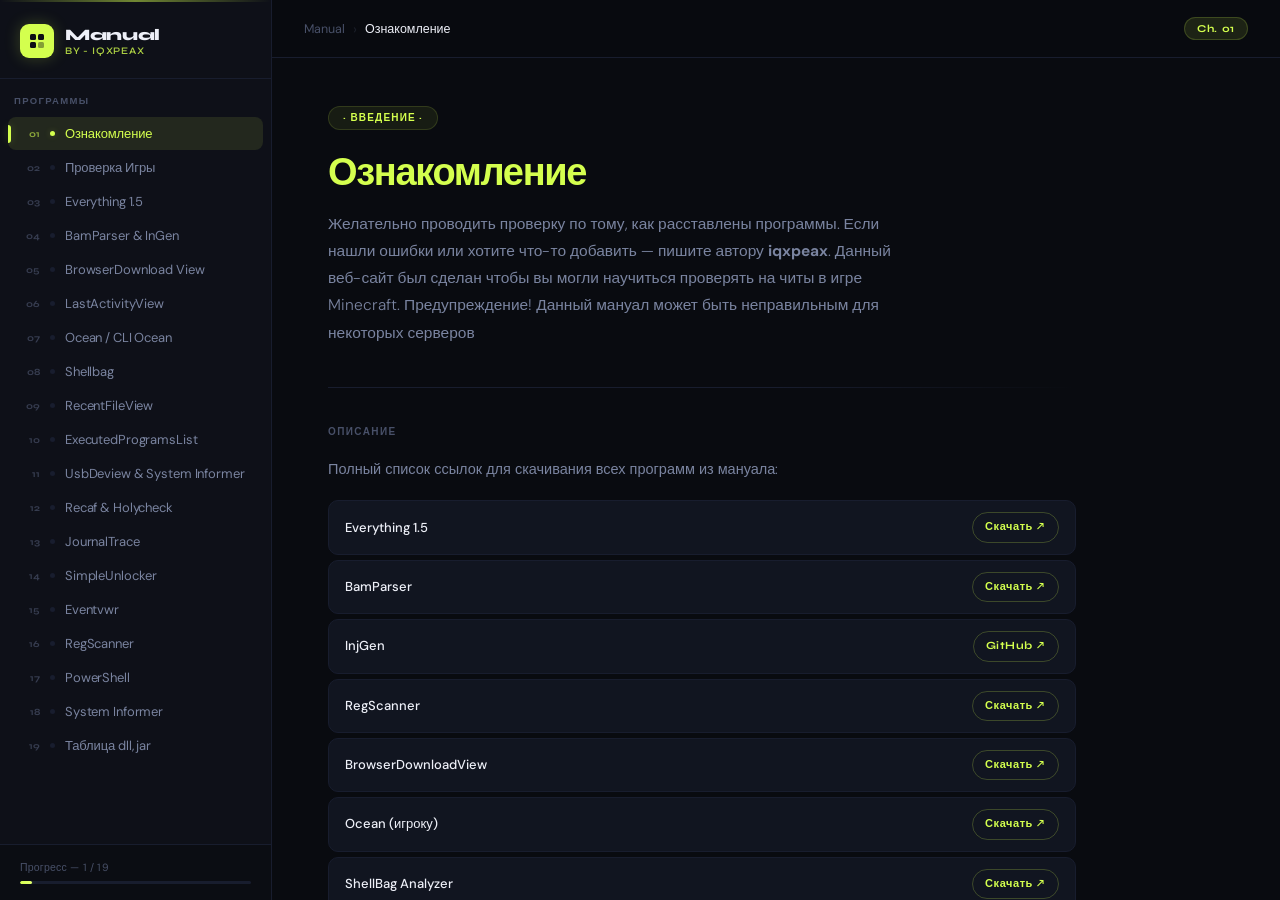
==== index.html @ 14c22e66 "Add files via upload" ====
<!DOCTYPE html>
<html lang="en">
<head>
  <meta charset="UTF-8" />
  <meta name="viewport" content="width=device-width, initial-scale=1.0"/>
  <title>Manual by - iqxpeax</title>
  <link rel="stylesheet" href="./style.css">
  <link rel="preconnect" href="https://fonts.googleapis.com">
  <link href="https://fonts.googleapis.com/css2?family=Syne:wght@400;600;700;800&family=DM+Sans:ital,wght@0,300;0,400;0,500;1,300&display=swap" rel="stylesheet">
</head>
<body>
<div class="overlay" id="overlay" onclick="closeSidebar()"></div>
<div class="layout">
  <!-- Sidebar -->
  <aside class="sidebar" id="sidebar">
    <div class="sidebar-logo">
      <div class="logo-mark">
        <div class="logo-icon">
          <svg viewBox="0 0 18 18" fill="none" xmlns="http://www.w3.org/2000/svg">
            <rect x="2" y="2" width="6" height="6" rx="1.5" fill="#0d0f14"/>
            <rect x="10" y="2" width="6" height="6" rx="1.5" fill="#0d0f14"/>
            <rect x="2" y="10" width="6" height="6" rx="1.5" fill="#0d0f14"/>
            <rect x="10" y="10" width="6" height="6" rx="1.5" fill="#0d0f14" opacity=".4"/>
          </svg>
        </div>
        <span class="logo-text">Manual<span>By - iqxpeax</span></span>
      </div>
    </div>
    <div class="sidebar-section">Программы</div>
    <nav class="sidebar-nav" id="sidebarNav"></nav>
    <div class="sidebar-footer">
      <div>
        <div class="progress-label">Прогресс — <span id="progressText">0 / 19</span></div>
        <div class="progress-bar"><div class="progress-fill" id="progressFill" style="width:0%"></div></div>
      </div>
    </div>
  </aside>
  <!-- Main -->
  <main class="main">
    <div class="topbar">
      <button class="menu-toggle" onclick="toggleSidebar()" aria-label="Toggle menu">
        <svg width="20" height="20" viewBox="0 0 20 20" fill="none">
          <rect x="2" y="5" width="16" height="1.8" rx=".9" fill="currentColor"/>
          <rect x="2" y="9.1" width="16" height="1.8" rx=".9" fill="currentColor"/>
          <rect x="2" y="13.2" width="16" height="1.8" rx=".9" fill="currentColor"/>
        </svg>
      </button>
      <div class="breadcrumb">
        <span>Manual</span>
        <span class="breadcrumb-sep">›</span>
        <span id="breadcrumbCurrent">Ознакомление</span>
      </div>
      <div class="topbar-right">
        <span class="chapter-badge" id="chapterBadge">Ch. 01</span>
      </div>
    </div>
    <div class="content-scroll">
      <div id="pagesContainer"></div>
    </div>
  </main>
</div>
<!-- images.js MUST load before general.js -->
<script src="./images.js"></script>
<script src="./main.js"></script>
</body>
</html>
---- style.css ----
@import url('https://fonts.googleapis.com/css2?family=Syne:wght@400;600;700;800&family=DM+Sans:ital,opsz,wght@0,9..40,300;0,9..40,400;0,9..40,500;1,9..40,300&display=swap');

*, *::before, *::after { box-sizing: border-box; margin: 0; padding: 0; }

:root {
  --bg:             #090b10;
  --sidebar-bg:     #0e1018;
  --sidebar-border: #181d2e;
  --accent:         #d4ff4e;
  --accent-dim:     rgba(212,255,78,0.10);
  --accent-glow:    rgba(212,255,78,0.22);
  --accent-hover:   #e2ff6e;
  --text-primary:   #eef0f8;
  --text-muted:     #485068;
  --text-mid:       #7a84a0;
  --item-hover:     rgba(19,23,34,0.6);
  --content-bg:     #0f1219;
  --card-bg:        #111520;
  --tag-bg:         rgba(212,255,78,0.07);
  --sidebar-w:      272px;
  --topbar-h:       58px;
  --radius:         10px;
}

html, body {
  height: 100%;
  background: var(--bg);
  color: var(--text-primary);
  font-family: 'DM Sans', sans-serif;
  font-size: 15px;
  overflow: hidden;
  -webkit-font-smoothing: antialiased;
}

/* ══════════════════════════════════════
   LAYOUT
══════════════════════════════════════ */
.layout { display: flex; height: 100vh; }

/* ══════════════════════════════════════
   SIDEBAR
══════════════════════════════════════ */
.sidebar {
  width: var(--sidebar-w);
  min-width: var(--sidebar-w);
  background: var(--sidebar-bg);
  border-right: 1px solid var(--sidebar-border);
  display: flex;
  flex-direction: column;
  height: 100vh;
  overflow: hidden;
  position: relative;
  z-index: 10;
  transition: transform 0.38s cubic-bezier(.77,0,.18,1);
}

.sidebar::before {
  content: '';
  position: absolute;
  top: 0; left: 0; right: 0;
  height: 2px;
  background: linear-gradient(90deg, transparent, var(--accent), transparent);
  opacity: 0.5;
}

/* ── Logo ── */
.sidebar-logo {
  padding: 24px 20px 20px;
  border-bottom: 1px solid var(--sidebar-border);
  flex-shrink: 0;
}

.logo-mark {
  display: flex;
  align-items: center;
  gap: 11px;
}

.logo-icon {
  width: 34px; height: 34px;
  background: var(--accent);
  border-radius: 9px;
  display: flex; align-items: center; justify-content: center;
  flex-shrink: 0;
  box-shadow: 0 0 16px var(--accent-glow);
}

.logo-icon svg { width: 18px; height: 18px; }

.logo-text {
  font-family: 'Syne', sans-serif;
  font-weight: 800;
  font-size: 16px;
  letter-spacing: -0.02em;
  color: var(--text-primary);
  line-height: 1.2;
}

.logo-text span {
  display: block;
  color: var(--accent);
  font-size: 10px;
  font-weight: 600;
  letter-spacing: 0.08em;
  text-transform: uppercase;
  opacity: 0.8;
  margin-top: 1px;
}

/* ── Section Label ── */
.sidebar-section {
  padding: 16px 14px 6px;
  font-size: 9.5px;
  font-weight: 700;
  letter-spacing: 0.14em;
  text-transform: uppercase;
  color: var(--text-muted);
  flex-shrink: 0;
}

/* ── Nav ── */
.sidebar-nav {
  flex: 1;
  overflow-y: auto;
  padding: 4px 8px 16px;
  scrollbar-width: thin;
  scrollbar-color: var(--sidebar-border) transparent;
}

.sidebar-nav::-webkit-scrollbar { width: 3px; }
.sidebar-nav::-webkit-scrollbar-track { background: transparent; }
.sidebar-nav::-webkit-scrollbar-thumb { background: var(--sidebar-border); border-radius: 3px; }

.nav-item {
  display: flex;
  align-items: center;
  gap: 10px;
  padding: 8px 12px;
  border-radius: 8px;
  cursor: pointer;
  color: var(--text-mid);
  font-size: 13px;
  font-weight: 400;
  letter-spacing: -0.01em;
  transition: background 0.16s, color 0.16s, transform 0.14s;
  position: relative;
  user-select: none;
  margin-bottom: 1px;
}

.nav-item:hover {
  background: rgba(255,255,255,0.04);
  color: var(--text-primary);
  transform: translateX(3px);
}

.nav-item.active {
  background: var(--accent-dim);
  color: var(--accent);
  font-weight: 500;
}

.nav-item.active::before {
  content: '';
  position: absolute;
  left: 0; top: 50%;
  transform: translateY(-50%);
  width: 3px; height: 55%;
  background: var(--accent);
  border-radius: 0 3px 3px 0;
  box-shadow: 0 0 8px var(--accent-glow);
}

.nav-num {
  font-family: 'Syne', sans-serif;
  font-size: 9.5px;
  font-weight: 700;
  color: var(--text-muted);
  min-width: 20px;
  text-align: right;
  transition: color 0.16s;
  opacity: 0.7;
}

.nav-item.active .nav-num { color: var(--accent); opacity: 0.6; }
.nav-item:hover .nav-num  { opacity: 1; }

.nav-dot {
  width: 5px; height: 5px;
  border-radius: 50%;
  background: var(--sidebar-border);
  flex-shrink: 0;
  transition: background 0.16s, box-shadow 0.16s;
}

.nav-item.active .nav-dot { background: var(--accent); box-shadow: 0 0 6px var(--accent-glow); }
.nav-item:hover .nav-dot  { background: var(--text-muted); }

/* ── Footer ── */
.sidebar-footer {
  padding: 16px 20px;
  border-top: 1px solid var(--sidebar-border);
  flex-shrink: 0;
  background: rgba(0,0,0,0.2);
}

.progress-label {
  font-size: 10.5px;
  color: var(--text-muted);
  letter-spacing: 0.02em;
}

.progress-bar {
  width: 100%; height: 3px;
  background: var(--sidebar-border);
  border-radius: 3px;
  margin-top: 7px;
  overflow: hidden;
}

.progress-fill {
  height: 100%;
  background: linear-gradient(90deg, var(--accent), var(--accent-hover));
  border-radius: 3px;
  transition: width 0.45s cubic-bezier(.77,0,.18,1);
  box-shadow: 0 0 8px var(--accent-glow);
}

/* ══════════════════════════════════════
   MAIN
══════════════════════════════════════ */
.main {
  flex: 1;
  display: flex;
  flex-direction: column;
  overflow: hidden;
  background: var(--bg);
}

/* ── Topbar ── */
.topbar {
  height: var(--topbar-h);
  border-bottom: 1px solid var(--sidebar-border);
  display: flex;
  align-items: center;
  padding: 0 32px;
  gap: 16px;
  flex-shrink: 0;
  background: rgba(9,11,16,0.85);
  backdrop-filter: blur(12px);
  -webkit-backdrop-filter: blur(12px);
}

.menu-toggle {
  display: none;
  background: none;
  border: none;
  color: var(--text-mid);
  cursor: pointer;
  padding: 5px;
  border-radius: 6px;
  transition: background 0.15s, color 0.15s;
}

.menu-toggle:hover {
  background: rgba(255,255,255,0.06);
  color: var(--text-primary);
}

.breadcrumb {
  display: flex;
  align-items: center;
  gap: 8px;
  font-size: 12.5px;
  color: var(--text-muted);
}

.breadcrumb span:last-child { color: var(--text-primary); font-weight: 500; }
.breadcrumb-sep { opacity: 0.3; font-size: 14px; }

.topbar-right {
  margin-left: auto;
  display: flex;
  align-items: center;
  gap: 10px;
}

.chapter-badge {
  background: var(--accent-dim);
  border: 1px solid rgba(212,255,78,0.18);
  color: var(--accent);
  font-size: 10.5px;
  font-weight: 700;
  font-family: 'Syne', sans-serif;
  padding: 4px 12px;
  border-radius: 20px;
  letter-spacing: 0.06em;
}

/* ── Content Scroll ── */
.content-scroll {
  flex: 1;
  overflow-y: auto;
  scrollbar-width: thin;
  scrollbar-color: var(--sidebar-border) transparent;
}

.content-scroll::-webkit-scrollbar { width: 4px; }
.content-scroll::-webkit-scrollbar-track { background: transparent; }
.content-scroll::-webkit-scrollbar-thumb { background: var(--sidebar-border); border-radius: 4px; }

/* ══════════════════════════════════════
   PAGES
══════════════════════════════════════ */
.page {
  display: none;
  padding: 48px 56px 72px;
  max-width: 860px;
  animation: pageIn 0.28s cubic-bezier(.4,0,.2,1);
}

.page.active { display: block; }

@keyframes pageIn {
  from { opacity: 0; transform: translateY(14px); }
  to   { opacity: 1; transform: translateY(0); }
}

.page-tag {
  display: inline-flex;
  align-items: center;
  gap: 6px;
  background: var(--tag-bg);
  border: 1px solid rgba(212,255,78,0.14);
  color: var(--accent);
  font-size: 10px;
  font-family: 'Syne', sans-serif;
  font-weight: 700;
  letter-spacing: 0.12em;
  text-transform: uppercase;
  padding: 5px 14px;
  border-radius: 20px;
  margin-bottom: 22px;
}

.page h1 {
  font-family: 'Syne', sans-serif;
  font-size: 38px;
  font-weight: 800;
  letter-spacing: -0.035em;
  line-height: 1.08;
  margin-bottom: 18px;
  color: var(--text-primary);
}

.page h1 em {
  font-style: normal;
  color: var(--accent);
}

.page-intro {
  font-size: 15.5px;
  line-height: 1.75;
  color: var(--text-mid);
  margin-bottom: 40px;
  font-weight: 300;
  max-width: 600px;
}

.divider {
  height: 1px;
  background: linear-gradient(90deg, var(--sidebar-border) 60%, transparent);
  margin-bottom: 38px;
}

.section-title {
  font-family: 'Syne', sans-serif;
  font-size: 10px;
  font-weight: 700;
  letter-spacing: 0.14em;
  text-transform: uppercase;
  color: var(--text-muted);
  margin-bottom: 18px;
}

.content-body {
  color: var(--text-mid);
  line-height: 1.85;
  font-size: 14.5px;
  font-weight: 300;
}

.content-body p { margin-bottom: 18px; }

.content-body strong { color: var(--text-primary); font-weight: 500; }

.content-body a {
  color: var(--accent);
  text-decoration: none;
  border-bottom: 1px solid rgba(212,255,78,0.28);
  transition: border-color 0.15s, opacity 0.15s;
}

.content-body a:hover { border-color: var(--accent); opacity: 0.8; }

/* ── Images ── */
.content-img {
  display: block;
  width: 100%;
  max-width: 680px;
  height: auto;
  border-radius: var(--radius);
  border: 1px solid var(--sidebar-border);
  margin: 20px 0 6px;
  object-fit: cover;
}

.img-caption {
  font-size: 11.5px;
  color: var(--text-muted);
  margin-bottom: 18px;
  font-style: italic;
}

/* ══════════════════════════════════════
   CODE BLOCK + COPY BUTTON
══════════════════════════════════════ */
.code-block {
  position: relative;
  background: #060810;
  border: 1px solid var(--sidebar-border);
  border-left: 3px solid rgba(212,255,78,0.4);
  border-radius: 0 var(--radius) var(--radius) 0;
  padding: 14px 14px 14px 18px;
  margin: 10px 0 20px;
  overflow: hidden;
}

/* inner glow */
.code-block::before {
  content: '';
  position: absolute;
  inset: 0;
  background: linear-gradient(135deg, rgba(212,255,78,0.04) 0%, transparent 50%);
  pointer-events: none;
}

.code-block pre {
  font-family: 'Courier New', Courier, monospace;
  font-size: 11.5px;
  line-height: 1.7;
  color: rgba(212,255,78,0.75);
  white-space: pre-wrap;
  word-break: break-all;
  margin: 0;
  padding-right: 100px;
}

/* ── The copy button itself ── */
.copy-btn {
  position: absolute;
  top: 10px;
  right: 10px;
  display: inline-flex;
  align-items: center;
  gap: 5px;

  /* filled accent pill — matches the primary nav-btn style */
  background: var(--accent);
  border: none;
  color: #090b10;

  font-family: 'Syne', sans-serif;
  font-size: 9.5px;
  font-weight: 800;
  letter-spacing: 0.1em;
  text-transform: uppercase;

  padding: 5px 13px;
  border-radius: 20px;
  cursor: pointer;

  box-shadow: 0 0 14px var(--accent-glow);
  transition: background 0.15s, box-shadow 0.15s, transform 0.12s;
  white-space: nowrap;
  z-index: 1;
}

/* small icon before label */
.copy-btn::before {
  content: '⧉';
  font-size: 10px;
  line-height: 1;
}

.copy-btn:hover {
  background: var(--accent-hover);
  box-shadow: 0 0 24px rgba(212,255,78,0.45);
  transform: translateY(-1px);
}

.copy-btn:active { transform: translateY(0); }

/* state after copying — turns into a ghost pill */
.copy-btn.copied {
  background: transparent;
  border: 1px solid rgba(212,255,78,0.35);
  color: var(--accent);
  box-shadow: none;
  transform: none;
}

/* ══════════════════════════════════════
   LINK LIST
══════════════════════════════════════ */
.link-list {
  list-style: none;
  margin: 16px 0 24px;
  display: flex;
  flex-direction: column;
  gap: 5px;
}

.link-list li {
  display: flex;
  align-items: center;
  justify-content: space-between;
  background: var(--card-bg);
  border: 1px solid var(--sidebar-border);
  border-radius: var(--radius);
  padding: 11px 16px;
  font-size: 13.5px;
  transition: border-color 0.16s, background 0.16s;
}

.link-list li:hover {
  border-color: rgba(212,255,78,0.22);
  background: rgba(212,255,78,0.03);
}

.link-list li span {
  color: var(--text-primary);
  font-weight: 500;
  font-size: 13px;
}

.link-list li a {
  color: var(--accent);
  text-decoration: none;
  font-size: 11px;
  font-family: 'Syne', sans-serif;
  font-weight: 700;
  letter-spacing: 0.05em;
  padding: 4px 12px;
  border: 1px solid rgba(212,255,78,0.22);
  border-radius: 20px;
  transition: background 0.15s, border-color 0.15s, box-shadow 0.15s;
  white-space: nowrap;
}

.link-list li a:hover {
  background: var(--accent-dim);
  border-color: var(--accent);
  box-shadow: 0 0 12px var(--accent-glow);
}

/* ══════════════════════════════════════
   PLAIN LIST
══════════════════════════════════════ */
.plain-list {
  list-style: none;
  margin: 10px 0 20px;
  display: flex;
  flex-direction: column;
  gap: 9px;
}

.plain-list li {
  color: var(--text-mid);
  font-size: 14px;
  line-height: 1.65;
  padding-left: 18px;
  position: relative;
}

.plain-list li::before {
  content: '—';
  position: absolute;
  left: 0;
  color: var(--accent);
  font-weight: 700;
  font-size: 12px;
}

/* ══════════════════════════════════════
   INLINE CODE
══════════════════════════════════════ */
code {
  font-family: 'Courier New', Courier, monospace;
  background: rgba(212,255,78,0.06);
  border: 1px solid rgba(212,255,78,0.13);
  color: var(--accent);
  font-size: 12px;
  padding: 2px 7px;
  border-radius: 5px;
}

/* ══════════════════════════════════════
   CALLOUT
══════════════════════════════════════ */
.callout {
  background: var(--card-bg);
  border: 1px solid var(--sidebar-border);
  border-left: 3px solid var(--accent);
  border-radius: 0 var(--radius) var(--radius) 0;
  padding: 18px 22px;
  margin: 28px 0;
  font-size: 14px;
  color: var(--text-mid);
  line-height: 1.72;
  position: relative;
  overflow: hidden;
}

.callout::before {
  content: '';
  position: absolute;
  inset: 0;
  background: linear-gradient(135deg, rgba(212,255,78,0.04), transparent 60%);
  pointer-events: none;
}

.callout strong {
  color: var(--accent);
  display: block;
  margin-bottom: 5px;
  font-size: 10px;
  letter-spacing: 0.1em;
  text-transform: uppercase;
  font-family: 'Syne', sans-serif;
}

.callout-link {
  display: inline-flex;
  align-items: center;
  gap: 5px;
  margin-top: 12px;
  color: var(--accent);
  font-size: 12px;
  font-family: 'Syne', sans-serif;
  font-weight: 700;
  text-decoration: none;
  border: 1px solid rgba(212,255,78,0.28);
  padding: 5px 14px;
  border-radius: 20px;
  transition: background 0.15s, border-color 0.15s, box-shadow 0.15s;
}

.callout-link:hover {
  background: var(--accent-dim);
  border-color: var(--accent);
  box-shadow: 0 0 12px var(--accent-glow);
}

/* ══════════════════════════════════════
   STEPS
══════════════════════════════════════ */
.steps {
  counter-reset: step-counter;
  list-style: none;
  margin: 20px 0 28px;
  display: flex;
  flex-direction: column;
  gap: 10px;
}

.steps li {
  counter-increment: step-counter;
  display: flex;
  gap: 14px;
  align-items: flex-start;
  background: var(--card-bg);
  border: 1px solid var(--sidebar-border);
  border-radius: var(--radius);
  padding: 12px 16px;
  color: var(--text-mid);
  font-size: 13.5px;
  line-height: 1.65;
  transition: border-color 0.15s;
}

.steps li:hover { border-color: rgba(212,255,78,0.16); }

.steps li::before {
  content: counter(step-counter);
  font-family: 'Syne', sans-serif;
  font-weight: 800;
  font-size: 12px;
  color: #090b10;
  background: var(--accent);
  min-width: 24px; height: 24px;
  border-radius: 7px;
  display: flex; align-items: center; justify-content: center;
  flex-shrink: 0;
  box-shadow: 0 0 10px var(--accent-glow);
}

/* ══════════════════════════════════════
   REFERENCE TABLE
══════════════════════════════════════ */
.ref-table {
  width: 100%;
  border-collapse: collapse;
  font-size: 13px;
  margin: 16px 0 24px;
  border: 1px solid var(--sidebar-border);
  border-radius: var(--radius);
  overflow: hidden;
}

.ref-table thead tr { background: var(--card-bg); }

.ref-table th {
  font-family: 'Syne', sans-serif;
  font-size: 9.5px;
  font-weight: 700;
  letter-spacing: 0.12em;
  text-transform: uppercase;
  color: var(--text-muted);
  padding: 12px 16px;
  text-align: left;
  border-bottom: 1px solid var(--sidebar-border);
}

.ref-table td {
  padding: 10px 16px;
  color: var(--text-mid);
  border-bottom: 1px solid var(--sidebar-border);
  font-size: 13px;
}

.ref-table tbody tr:last-child td { border-bottom: none; }

.ref-table td:first-child {
  color: var(--accent);
  font-family: 'Courier New', monospace;
  font-size: 12px;
}

.ref-table tbody tr:hover td { background: rgba(212,255,78,0.03); }

/* ══════════════════════════════════════
   NAV BUTTONS
══════════════════════════════════════ */
.nav-buttons {
  display: flex;
  gap: 10px;
  margin-top: 52px;
  padding-top: 26px;
  border-top: 1px solid var(--sidebar-border);
}

.nav-btn {
  display: inline-flex;
  align-items: center;
  gap: 8px;
  padding: 10px 22px;
  border-radius: var(--radius);
  font-size: 13px;
  font-weight: 500;
  cursor: pointer;
  border: 1px solid var(--sidebar-border);
  background: var(--card-bg);
  color: var(--text-mid);
  transition: all 0.16s;
  font-family: inherit;
  letter-spacing: -0.01em;
}

.nav-btn:hover {
  border-color: rgba(212,255,78,0.3);
  color: var(--accent);
  background: var(--accent-dim);
}

.nav-btn.primary {
  background: var(--accent);
  color: #090b10;
  border-color: var(--accent);
  font-weight: 700;
  font-family: 'Syne', sans-serif;
  letter-spacing: 0.01em;
  box-shadow: 0 0 20px var(--accent-glow);
}

.nav-btn.primary:hover {
  background: var(--accent-hover);
  box-shadow: 0 0 28px rgba(212,255,78,0.35);
}

.nav-btn:disabled {
  opacity: 0.3;
  cursor: not-allowed;
  box-shadow: none;
}

/* ══════════════════════════════════════
   MOBILE
══════════════════════════════════════ */
.overlay {
  display: none;
  position: fixed;
  inset: 0;
  background: rgba(0,0,0,0.7);
  z-index: 9;
  backdrop-filter: blur(4px);
}

@media (max-width: 768px) {
  .sidebar {
    position: fixed;
    top: 0; left: 0;
    height: 100%;
    transform: translateX(-100%);
    z-index: 100;
    box-shadow: 4px 0 32px rgba(0,0,0,0.6);
  }
  .sidebar.open  { transform: translateX(0); }
  .overlay.open  { display: block; }
  .menu-toggle   { display: flex; }
  .topbar        { padding: 0 18px; }
  .page          { padding: 30px 20px 56px; }
  .page h1       { font-size: 26px; }
  .link-list li  { flex-direction: column; align-items: flex-start; gap: 10px; }
  .nav-buttons   { flex-direction: column; }
  .nav-btn       { justify-content: center; }
  .code-block pre { padding-right: 0; }
  .copy-btn      { position: static; margin-bottom: 10px; align-self: flex-start; }
  .code-block    { display: flex; flex-direction: column; }
}
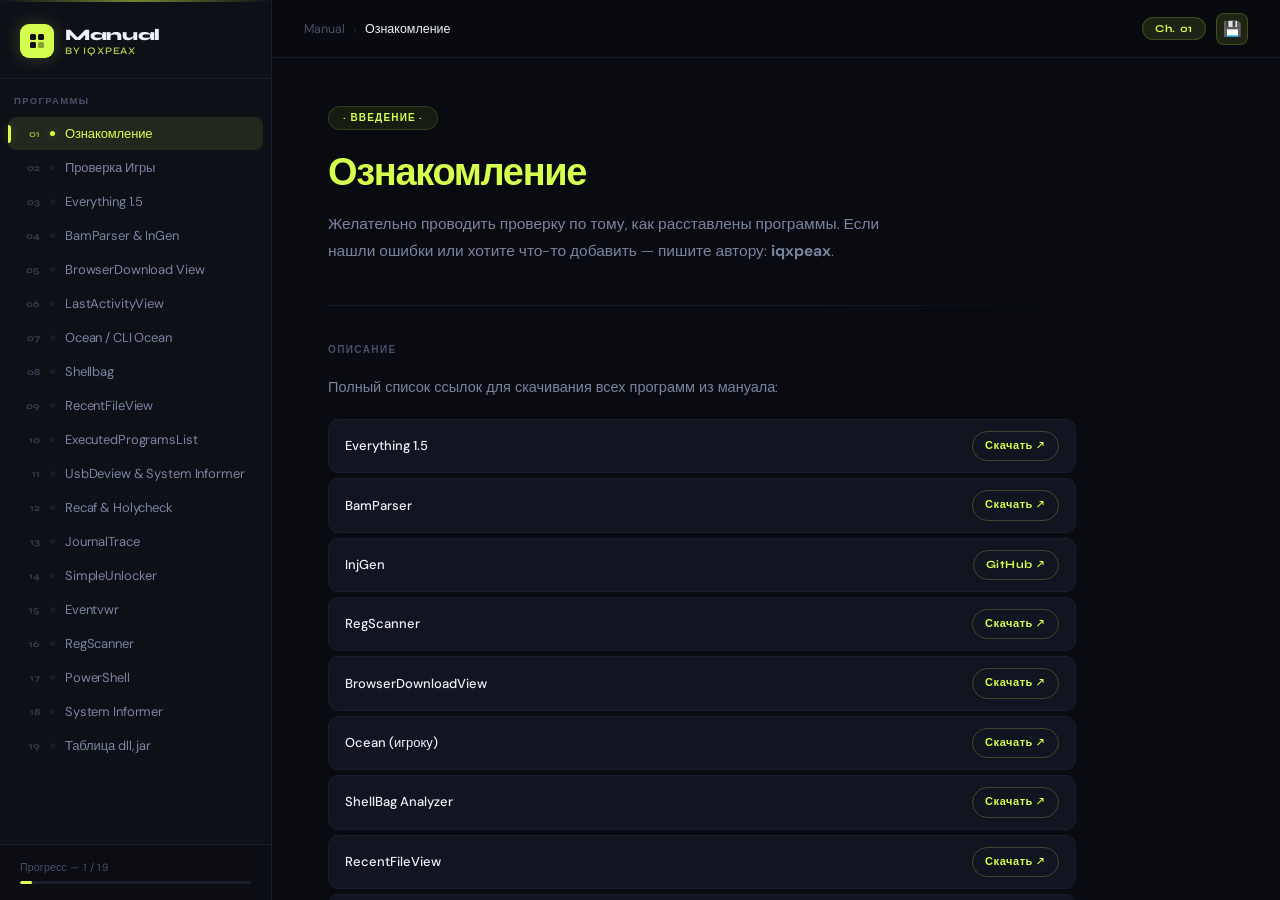
==== commit 412f0f84: "Add files via upload" ====
--- a/index.html
+++ b/index.html
@@ -1,66 +1,78 @@
-<!DOCTYPE html>
-<html lang="en">
-<head>
-  <meta charset="UTF-8" />
-  <meta name="viewport" content="width=device-width, initial-scale=1.0"/>
-  <title>Manual by - iqxpeax</title>
-  <link rel="stylesheet" href="./style.css">
-  <link rel="preconnect" href="https://fonts.googleapis.com">
-  <link href="https://fonts.googleapis.com/css2?family=Syne:wght@400;600;700;800&family=DM+Sans:ital,wght@0,300;0,400;0,500;1,300&display=swap" rel="stylesheet">
-</head>
-<body>
-<div class="overlay" id="overlay" onclick="closeSidebar()"></div>
-<div class="layout">
-  <!-- Sidebar -->
-  <aside class="sidebar" id="sidebar">
-    <div class="sidebar-logo">
-      <div class="logo-mark">
-        <div class="logo-icon">
-          <svg viewBox="0 0 18 18" fill="none" xmlns="http://www.w3.org/2000/svg">
-            <rect x="2" y="2" width="6" height="6" rx="1.5" fill="#0d0f14"/>
-            <rect x="10" y="2" width="6" height="6" rx="1.5" fill="#0d0f14"/>
-            <rect x="2" y="10" width="6" height="6" rx="1.5" fill="#0d0f14"/>
-            <rect x="10" y="10" width="6" height="6" rx="1.5" fill="#0d0f14" opacity=".4"/>
-          </svg>
-        </div>
-        <span class="logo-text">Manual<span>By - iqxpeax</span></span>
-      </div>
-    </div>
-    <div class="sidebar-section">Программы</div>
-    <nav class="sidebar-nav" id="sidebarNav"></nav>
-    <div class="sidebar-footer">
-      <div>
-        <div class="progress-label">Прогресс — <span id="progressText">0 / 19</span></div>
-        <div class="progress-bar"><div class="progress-fill" id="progressFill" style="width:0%"></div></div>
-      </div>
-    </div>
-  </aside>
-  <!-- Main -->
-  <main class="main">
-    <div class="topbar">
-      <button class="menu-toggle" onclick="toggleSidebar()" aria-label="Toggle menu">
-        <svg width="20" height="20" viewBox="0 0 20 20" fill="none">
-          <rect x="2" y="5" width="16" height="1.8" rx=".9" fill="currentColor"/>
-          <rect x="2" y="9.1" width="16" height="1.8" rx=".9" fill="currentColor"/>
-          <rect x="2" y="13.2" width="16" height="1.8" rx=".9" fill="currentColor"/>
-        </svg>
-      </button>
-      <div class="breadcrumb">
-        <span>Manual</span>
-        <span class="breadcrumb-sep">›</span>
-        <span id="breadcrumbCurrent">Ознакомление</span>
-      </div>
-      <div class="topbar-right">
-        <span class="chapter-badge" id="chapterBadge">Ch. 01</span>
-      </div>
-    </div>
-    <div class="content-scroll">
-      <div id="pagesContainer"></div>
-    </div>
-  </main>
-</div>
-<!-- images.js MUST load before general.js -->
-<script src="./images.js"></script>
-<script src="./main.js"></script>
-</body>
-</html>+<!DOCTYPE html>
+<html lang="ru">
+<head>
+  <meta charset="UTF-8"/>
+  <meta name="viewport" content="width=device-width, initial-scale=1.0"/>
+  <meta name="description" content="Manual by iqxpeax — руководство по проверке игроков на читы"/>
+  <meta name="author" content="iqxpeax"/>
+  <title>Manual by iqxpeax</title>
+  <link rel="stylesheet" href="./assets/css/general.css">
+  <link rel="stylesheet" href="./assets/css/main.css">
+  <link rel="preconnect" href="https://fonts.googleapis.com">
+  <link href="https://fonts.googleapis.com/css2?family=Syne:wght@400;600;700;800&family=DM+Sans:ital,wght@0,300;0,400;0,500;1,300&display=swap" rel="stylesheet">
+</head>
+<body>
+<div class="overlay" id="overlay" onclick="closeSidebar()"></div>
+<div class="layout">
+
+  <!-- Sidebar -->
+  <aside class="sidebar" id="sidebar">
+    <div class="sidebar-logo">
+      <div class="logo-mark">
+        <div class="logo-icon">
+          <svg viewBox="0 0 18 18" fill="none" xmlns="http://www.w3.org/2000/svg">
+            <rect x="2" y="2" width="6" height="6" rx="1.5" fill="#0d0f14"/>
+            <rect x="10" y="2" width="6" height="6" rx="1.5" fill="#0d0f14"/>
+            <rect x="2" y="10" width="6" height="6" rx="1.5" fill="#0d0f14"/>
+            <rect x="10" y="10" width="6" height="6" rx="1.5" fill="#0d0f14" opacity=".4"/>
+          </svg>
+        </div>
+        <span class="logo-text">Manual<span>By iqxpeax</span></span>
+      </div>
+    </div>
+    <div class="sidebar-section">Программы</div>
+    <nav class="sidebar-nav" id="sidebarNav"></nav>
+    <div class="sidebar-footer">
+      <div>
+        <div class="progress-label">Прогресс — <span id="progressText">0 / 19</span></div>
+        <div class="progress-bar"><div class="progress-fill" id="progressFill" style="width:0%"></div></div>
+      </div>
+    </div>
+  </aside>
+
+  <!-- Main -->
+  <main class="main">
+    <div class="topbar">
+      <button class="menu-toggle" onclick="toggleSidebar()" aria-label="Меню">
+        <svg width="20" height="20" viewBox="0 0 20 20" fill="none">
+          <rect x="2" y="5" width="16" height="1.8" rx=".9" fill="currentColor"/>
+          <rect x="2" y="9.1" width="16" height="1.8" rx=".9" fill="currentColor"/>
+          <rect x="2" y="13.2" width="16" height="1.8" rx=".9" fill="currentColor"/>
+        </svg>
+      </button>
+      <div class="breadcrumb">
+        <span class="breadcrumb-root">Manual</span>
+        <span class="breadcrumb-sep">›</span>
+        <span id="breadcrumbCurrent">Ознакомление</span>
+      </div>
+      <div class="topbar-right">
+        <span class="chapter-badge" id="chapterBadge">Ch. 01</span>
+        <button class="save-btn" onclick="saveProgress()" title="Сохранить прогресс">💾</button>
+      </div>
+    </div>
+
+    <!-- Save notification -->
+    <div class="save-toast" id="saveToast">✓ Прогресс сохранён</div>
+
+    <div class="content-scroll">
+      <div id="pagesContainer"></div>
+    </div>
+  </main>
+
+</div>
+
+<script src="./assets/js/images.js"></script>
+<script src="./assets/js/general.js"></script>
+<script src="./assets/js/save.js"></script>
+</body>
+</html>
--- a/assets/css/general.css
+++ b/assets/css/general.css
@@ -0,0 +1,840 @@
+@import url('https://fonts.googleapis.com/css2?family=Syne:wght@400;600;700;800&family=DM+Sans:ital,opsz,wght@0,9..40,300;0,9..40,400;0,9..40,500;1,9..40,300&display=swap');
+
+*, *::before, *::after { box-sizing: border-box; margin: 0; padding: 0; }
+
+:root {
+  --bg:             #090b10;
+  --sidebar-bg:     #0e1018;
+  --sidebar-border: #181d2e;
+  --accent:         #d4ff4e;
+  --accent-dim:     rgba(212,255,78,0.10);
+  --accent-glow:    rgba(212,255,78,0.22);
+  --accent-hover:   #e2ff6e;
+  --text-primary:   #eef0f8;
+  --text-muted:     #485068;
+  --text-mid:       #7a84a0;
+  --item-hover:     rgba(19,23,34,0.6);
+  --content-bg:     #0f1219;
+  --card-bg:        #111520;
+  --tag-bg:         rgba(212,255,78,0.07);
+  --sidebar-w:      272px;
+  --topbar-h:       58px;
+  --radius:         10px;
+}
+
+html, body {
+  height: 100%;
+  background: var(--bg);
+  color: var(--text-primary);
+  font-family: 'DM Sans', sans-serif;
+  font-size: 15px;
+  overflow: hidden;
+  -webkit-font-smoothing: antialiased;
+}
+
+/* ══════════════════════════════════════
+   LAYOUT
+══════════════════════════════════════ */
+.layout { display: flex; height: 100vh; }
+
+/* ══════════════════════════════════════
+   SIDEBAR
+══════════════════════════════════════ */
+.sidebar {
+  width: var(--sidebar-w);
+  min-width: var(--sidebar-w);
+  background: var(--sidebar-bg);
+  border-right: 1px solid var(--sidebar-border);
+  display: flex;
+  flex-direction: column;
+  height: 100vh;
+  overflow: hidden;
+  position: relative;
+  z-index: 10;
+  transition: transform 0.38s cubic-bezier(.77,0,.18,1);
+}
+
+.sidebar::before {
+  content: '';
+  position: absolute;
+  top: 0; left: 0; right: 0;
+  height: 2px;
+  background: linear-gradient(90deg, transparent, var(--accent), transparent);
+  opacity: 0.5;
+}
+
+/* ── Logo ── */
+.sidebar-logo {
+  padding: 24px 20px 20px;
+  border-bottom: 1px solid var(--sidebar-border);
+  flex-shrink: 0;
+}
+
+.logo-mark {
+  display: flex;
+  align-items: center;
+  gap: 11px;
+}
+
+.logo-icon {
+  width: 34px; height: 34px;
+  background: var(--accent);
+  border-radius: 9px;
+  display: flex; align-items: center; justify-content: center;
+  flex-shrink: 0;
+  box-shadow: 0 0 16px var(--accent-glow);
+}
+
+.logo-icon svg { width: 18px; height: 18px; }
+
+.logo-text {
+  font-family: 'Syne', sans-serif;
+  font-weight: 800;
+  font-size: 16px;
+  letter-spacing: -0.02em;
+  color: var(--text-primary);
+  line-height: 1.2;
+}
+
+.logo-text span {
+  display: block;
+  color: var(--accent);
+  font-size: 10px;
+  font-weight: 600;
+  letter-spacing: 0.08em;
+  text-transform: uppercase;
+  opacity: 0.8;
+  margin-top: 1px;
+}
+
+/* ── Section Label ── */
+.sidebar-section {
+  padding: 16px 14px 6px;
+  font-size: 9.5px;
+  font-weight: 700;
+  letter-spacing: 0.14em;
+  text-transform: uppercase;
+  color: var(--text-muted);
+  flex-shrink: 0;
+}
+
+/* ── Nav ── */
+.sidebar-nav {
+  flex: 1;
+  overflow-y: auto;
+  padding: 4px 8px 16px;
+  scrollbar-width: thin;
+  scrollbar-color: var(--sidebar-border) transparent;
+}
+
+.sidebar-nav::-webkit-scrollbar { width: 3px; }
+.sidebar-nav::-webkit-scrollbar-track { background: transparent; }
+.sidebar-nav::-webkit-scrollbar-thumb { background: var(--sidebar-border); border-radius: 3px; }
+
+.nav-item {
+  display: flex;
+  align-items: center;
+  gap: 10px;
+  padding: 8px 12px;
+  border-radius: 8px;
+  cursor: pointer;
+  color: var(--text-mid);
+  font-size: 13px;
+  font-weight: 400;
+  letter-spacing: -0.01em;
+  transition: background 0.16s, color 0.16s, transform 0.14s;
+  position: relative;
+  user-select: none;
+  margin-bottom: 1px;
+}
+
+.nav-item:hover {
+  background: rgba(255,255,255,0.04);
+  color: var(--text-primary);
+  transform: translateX(3px);
+}
+
+.nav-item.active {
+  background: var(--accent-dim);
+  color: var(--accent);
+  font-weight: 500;
+}
+
+.nav-item.active::before {
+  content: '';
+  position: absolute;
+  left: 0; top: 50%;
+  transform: translateY(-50%);
+  width: 3px; height: 55%;
+  background: var(--accent);
+  border-radius: 0 3px 3px 0;
+  box-shadow: 0 0 8px var(--accent-glow);
+}
+
+.nav-num {
+  font-family: 'Syne', sans-serif;
+  font-size: 9.5px;
+  font-weight: 700;
+  color: var(--text-muted);
+  min-width: 20px;
+  text-align: right;
+  transition: color 0.16s;
+  opacity: 0.7;
+}
+
+.nav-item.active .nav-num { color: var(--accent); opacity: 0.6; }
+.nav-item:hover .nav-num  { opacity: 1; }
+
+.nav-dot {
+  width: 5px; height: 5px;
+  border-radius: 50%;
+  background: var(--sidebar-border);
+  flex-shrink: 0;
+  transition: background 0.16s, box-shadow 0.16s;
+}
+
+.nav-item.active .nav-dot { background: var(--accent); box-shadow: 0 0 6px var(--accent-glow); }
+.nav-item:hover .nav-dot  { background: var(--text-muted); }
+
+/* ── Footer ── */
+.sidebar-footer {
+  padding: 16px 20px;
+  border-top: 1px solid var(--sidebar-border);
+  flex-shrink: 0;
+  background: rgba(0,0,0,0.2);
+}
+
+.progress-label {
+  font-size: 10.5px;
+  color: var(--text-muted);
+  letter-spacing: 0.02em;
+}
+
+.progress-bar {
+  width: 100%; height: 3px;
+  background: var(--sidebar-border);
+  border-radius: 3px;
+  margin-top: 7px;
+  overflow: hidden;
+}
+
+.progress-fill {
+  height: 100%;
+  background: linear-gradient(90deg, var(--accent), var(--accent-hover));
+  border-radius: 3px;
+  transition: width 0.45s cubic-bezier(.77,0,.18,1);
+  box-shadow: 0 0 8px var(--accent-glow);
+}
+
+/* ══════════════════════════════════════
+   MAIN
+══════════════════════════════════════ */
+.main {
+  flex: 1;
+  display: flex;
+  flex-direction: column;
+  overflow: hidden;
+  background: var(--bg);
+}
+
+/* ── Topbar ── */
+.topbar {
+  height: var(--topbar-h);
+  border-bottom: 1px solid var(--sidebar-border);
+  display: flex;
+  align-items: center;
+  padding: 0 32px;
+  gap: 16px;
+  flex-shrink: 0;
+  background: rgba(9,11,16,0.85);
+  backdrop-filter: blur(12px);
+  -webkit-backdrop-filter: blur(12px);
+}
+
+.menu-toggle {
+  display: none;
+  background: none;
+  border: none;
+  color: var(--text-mid);
+  cursor: pointer;
+  padding: 5px;
+  border-radius: 6px;
+  transition: background 0.15s, color 0.15s;
+}
+
+.menu-toggle:hover {
+  background: rgba(255,255,255,0.06);
+  color: var(--text-primary);
+}
+
+.breadcrumb {
+  display: flex;
+  align-items: center;
+  gap: 8px;
+  font-size: 12.5px;
+  color: var(--text-muted);
+}
+
+.breadcrumb span:last-child { color: var(--text-primary); font-weight: 500; }
+.breadcrumb-sep { opacity: 0.3; font-size: 14px; }
+
+.topbar-right {
+  margin-left: auto;
+  display: flex;
+  align-items: center;
+  gap: 10px;
+}
+
+.chapter-badge {
+  background: var(--accent-dim);
+  border: 1px solid rgba(212,255,78,0.18);
+  color: var(--accent);
+  font-size: 10.5px;
+  font-weight: 700;
+  font-family: 'Syne', sans-serif;
+  padding: 4px 12px;
+  border-radius: 20px;
+  letter-spacing: 0.06em;
+}
+
+/* ── Content Scroll ── */
+.content-scroll {
+  flex: 1;
+  overflow-y: auto;
+  scrollbar-width: thin;
+  scrollbar-color: var(--sidebar-border) transparent;
+}
+
+.content-scroll::-webkit-scrollbar { width: 4px; }
+.content-scroll::-webkit-scrollbar-track { background: transparent; }
+.content-scroll::-webkit-scrollbar-thumb { background: var(--sidebar-border); border-radius: 4px; }
+
+/* ══════════════════════════════════════
+   PAGES
+══════════════════════════════════════ */
+.page {
+  display: none;
+  padding: 48px 56px 72px;
+  max-width: 860px;
+  animation: pageIn 0.28s cubic-bezier(.4,0,.2,1);
+}
+
+.page.active { display: block; }
+
+@keyframes pageIn {
+  from { opacity: 0; transform: translateY(14px); }
+  to   { opacity: 1; transform: translateY(0); }
+}
+
+.page-tag {
+  display: inline-flex;
+  align-items: center;
+  gap: 6px;
+  background: var(--tag-bg);
+  border: 1px solid rgba(212,255,78,0.14);
+  color: var(--accent);
+  font-size: 10px;
+  font-family: 'Syne', sans-serif;
+  font-weight: 700;
+  letter-spacing: 0.12em;
+  text-transform: uppercase;
+  padding: 5px 14px;
+  border-radius: 20px;
+  margin-bottom: 22px;
+}
+
+.page h1 {
+  font-family: 'Syne', sans-serif;
+  font-size: 38px;
+  font-weight: 800;
+  letter-spacing: -0.035em;
+  line-height: 1.08;
+  margin-bottom: 18px;
+  color: var(--text-primary);
+}
+
+.page h1 em {
+  font-style: normal;
+  color: var(--accent);
+}
+
+.page-intro {
+  font-size: 15.5px;
+  line-height: 1.75;
+  color: var(--text-mid);
+  margin-bottom: 40px;
+  font-weight: 300;
+  max-width: 600px;
+}
+
+.divider {
+  height: 1px;
+  background: linear-gradient(90deg, var(--sidebar-border) 60%, transparent);
+  margin-bottom: 38px;
+}
+
+.section-title {
+  font-family: 'Syne', sans-serif;
+  font-size: 10px;
+  font-weight: 700;
+  letter-spacing: 0.14em;
+  text-transform: uppercase;
+  color: var(--text-muted);
+  margin-bottom: 18px;
+}
+
+.content-body {
+  color: var(--text-mid);
+  line-height: 1.85;
+  font-size: 14.5px;
+  font-weight: 300;
+}
+
+.content-body p { margin-bottom: 18px; }
+
+.content-body strong { color: var(--text-primary); font-weight: 500; }
+
+.content-body a {
+  color: var(--accent);
+  text-decoration: none;
+  border-bottom: 1px solid rgba(212,255,78,0.28);
+  transition: border-color 0.15s, opacity 0.15s;
+}
+
+.content-body a:hover { border-color: var(--accent); opacity: 0.8; }
+
+/* ── Images ── */
+.content-img {
+  display: block;
+  width: 100%;
+  max-width: 680px;
+  height: auto;
+  border-radius: var(--radius);
+  border: 1px solid var(--sidebar-border);
+  margin: 20px 0 6px;
+  object-fit: cover;
+}
+
+.img-caption {
+  font-size: 11.5px;
+  color: var(--text-muted);
+  margin-bottom: 18px;
+  font-style: italic;
+}
+
+/* ══════════════════════════════════════
+   CODE BLOCK + COPY BUTTON
+══════════════════════════════════════ */
+.code-block {
+  position: relative;
+  background: #060810;
+  border: 1px solid var(--sidebar-border);
+  border-left: 3px solid rgba(212,255,78,0.4);
+  border-radius: 0 var(--radius) var(--radius) 0;
+  padding: 14px 14px 14px 18px;
+  margin: 10px 0 20px;
+  overflow: hidden;
+}
+
+/* inner glow */
+.code-block::before {
+  content: '';
+  position: absolute;
+  inset: 0;
+  background: linear-gradient(135deg, rgba(212,255,78,0.04) 0%, transparent 50%);
+  pointer-events: none;
+}
+
+.code-block pre {
+  font-family: 'Courier New', Courier, monospace;
+  font-size: 11.5px;
+  line-height: 1.7;
+  color: rgba(212,255,78,0.75);
+  white-space: pre-wrap;
+  word-break: break-all;
+  margin: 0;
+  padding-right: 100px;
+}
+
+/* ── The copy button itself ── */
+.copy-btn {
+  position: absolute;
+  top: 10px;
+  right: 10px;
+  display: inline-flex;
+  align-items: center;
+  gap: 5px;
+
+  /* filled accent pill — matches the primary nav-btn style */
+  background: var(--accent);
+  border: none;
+  color: #090b10;
+
+  font-family: 'Syne', sans-serif;
+  font-size: 9.5px;
+  font-weight: 800;
+  letter-spacing: 0.1em;
+  text-transform: uppercase;
+
+  padding: 5px 13px;
+  border-radius: 20px;
+  cursor: pointer;
+
+  box-shadow: 0 0 14px var(--accent-glow);
+  transition: background 0.15s, box-shadow 0.15s, transform 0.12s;
+  white-space: nowrap;
+  z-index: 1;
+}
+
+/* small icon before label */
+.copy-btn::before {
+  content: '⧉';
+  font-size: 10px;
+  line-height: 1;
+}
+
+.copy-btn:hover {
+  background: var(--accent-hover);
+  box-shadow: 0 0 24px rgba(212,255,78,0.45);
+  transform: translateY(-1px);
+}
+
+.copy-btn:active { transform: translateY(0); }
+
+/* state after copying — turns into a ghost pill */
+.copy-btn.copied {
+  background: transparent;
+  border: 1px solid rgba(212,255,78,0.35);
+  color: var(--accent);
+  box-shadow: none;
+  transform: none;
+}
+
+/* ══════════════════════════════════════
+   LINK LIST
+══════════════════════════════════════ */
+.link-list {
+  list-style: none;
+  margin: 16px 0 24px;
+  display: flex;
+  flex-direction: column;
+  gap: 5px;
+}
+
+.link-list li {
+  display: flex;
+  align-items: center;
+  justify-content: space-between;
+  background: var(--card-bg);
+  border: 1px solid var(--sidebar-border);
+  border-radius: var(--radius);
+  padding: 11px 16px;
+  font-size: 13.5px;
+  transition: border-color 0.16s, background 0.16s;
+}
+
+.link-list li:hover {
+  border-color: rgba(212,255,78,0.22);
+  background: rgba(212,255,78,0.03);
+}
+
+.link-list li span {
+  color: var(--text-primary);
+  font-weight: 500;
+  font-size: 13px;
+}
+
+.link-list li a {
+  color: var(--accent);
+  text-decoration: none;
+  font-size: 11px;
+  font-family: 'Syne', sans-serif;
+  font-weight: 700;
+  letter-spacing: 0.05em;
+  padding: 4px 12px;
+  border: 1px solid rgba(212,255,78,0.22);
+  border-radius: 20px;
+  transition: background 0.15s, border-color 0.15s, box-shadow 0.15s;
+  white-space: nowrap;
+}
+
+.link-list li a:hover {
+  background: var(--accent-dim);
+  border-color: var(--accent);
+  box-shadow: 0 0 12px var(--accent-glow);
+}
+
+/* ══════════════════════════════════════
+   PLAIN LIST
+══════════════════════════════════════ */
+.plain-list {
+  list-style: none;
+  margin: 10px 0 20px;
+  display: flex;
+  flex-direction: column;
+  gap: 9px;
+}
+
+.plain-list li {
+  color: var(--text-mid);
+  font-size: 14px;
+  line-height: 1.65;
+  padding-left: 18px;
+  position: relative;
+}
+
+.plain-list li::before {
+  content: '—';
+  position: absolute;
+  left: 0;
+  color: var(--accent);
+  font-weight: 700;
+  font-size: 12px;
+}
+
+/* ══════════════════════════════════════
+   INLINE CODE
+══════════════════════════════════════ */
+code {
+  font-family: 'Courier New', Courier, monospace;
+  background: rgba(212,255,78,0.06);
+  border: 1px solid rgba(212,255,78,0.13);
+  color: var(--accent);
+  font-size: 12px;
+  padding: 2px 7px;
+  border-radius: 5px;
+}
+
+/* ══════════════════════════════════════
+   CALLOUT
+══════════════════════════════════════ */
+.callout {
+  background: var(--card-bg);
+  border: 1px solid var(--sidebar-border);
+  border-left: 3px solid var(--accent);
+  border-radius: 0 var(--radius) var(--radius) 0;
+  padding: 18px 22px;
+  margin: 28px 0;
+  font-size: 14px;
+  color: var(--text-mid);
+  line-height: 1.72;
+  position: relative;
+  overflow: hidden;
+}
+
+.callout::before {
+  content: '';
+  position: absolute;
+  inset: 0;
+  background: linear-gradient(135deg, rgba(212,255,78,0.04), transparent 60%);
+  pointer-events: none;
+}
+
+.callout strong {
+  color: var(--accent);
+  display: block;
+  margin-bottom: 5px;
+  font-size: 10px;
+  letter-spacing: 0.1em;
+  text-transform: uppercase;
+  font-family: 'Syne', sans-serif;
+}
+
+.callout-link {
+  display: inline-flex;
+  align-items: center;
+  gap: 5px;
+  margin-top: 12px;
+  color: var(--accent);
+  font-size: 12px;
+  font-family: 'Syne', sans-serif;
+  font-weight: 700;
+  text-decoration: none;
+  border: 1px solid rgba(212,255,78,0.28);
+  padding: 5px 14px;
+  border-radius: 20px;
+  transition: background 0.15s, border-color 0.15s, box-shadow 0.15s;
+}
+
+.callout-link:hover {
+  background: var(--accent-dim);
+  border-color: var(--accent);
+  box-shadow: 0 0 12px var(--accent-glow);
+}
+
+/* ══════════════════════════════════════
+   STEPS
+══════════════════════════════════════ */
+.steps {
+  counter-reset: step-counter;
+  list-style: none;
+  margin: 20px 0 28px;
+  display: flex;
+  flex-direction: column;
+  gap: 10px;
+}
+
+.steps li {
+  counter-increment: step-counter;
+  display: flex;
+  gap: 14px;
+  align-items: flex-start;
+  background: var(--card-bg);
+  border: 1px solid var(--sidebar-border);
+  border-radius: var(--radius);
+  padding: 12px 16px;
+  color: var(--text-mid);
+  font-size: 13.5px;
+  line-height: 1.65;
+  transition: border-color 0.15s;
+}
+
+.steps li:hover { border-color: rgba(212,255,78,0.16); }
+
+.steps li::before {
+  content: counter(step-counter);
+  font-family: 'Syne', sans-serif;
+  font-weight: 800;
+  font-size: 12px;
+  color: #090b10;
+  background: var(--accent);
+  min-width: 24px; height: 24px;
+  border-radius: 7px;
+  display: flex; align-items: center; justify-content: center;
+  flex-shrink: 0;
+  box-shadow: 0 0 10px var(--accent-glow);
+}
+
+/* ══════════════════════════════════════
+   REFERENCE TABLE
+══════════════════════════════════════ */
+.ref-table {
+  width: 100%;
+  border-collapse: collapse;
+  font-size: 13px;
+  margin: 16px 0 24px;
+  border: 1px solid var(--sidebar-border);
+  border-radius: var(--radius);
+  overflow: hidden;
+}
+
+.ref-table thead tr { background: var(--card-bg); }
+
+.ref-table th {
+  font-family: 'Syne', sans-serif;
+  font-size: 9.5px;
+  font-weight: 700;
+  letter-spacing: 0.12em;
+  text-transform: uppercase;
+  color: var(--text-muted);
+  padding: 12px 16px;
+  text-align: left;
+  border-bottom: 1px solid var(--sidebar-border);
+}
+
+.ref-table td {
+  padding: 10px 16px;
+  color: var(--text-mid);
+  border-bottom: 1px solid var(--sidebar-border);
+  font-size: 13px;
+}
+
+.ref-table tbody tr:last-child td { border-bottom: none; }
+
+.ref-table td:first-child {
+  color: var(--accent);
+  font-family: 'Courier New', monospace;
+  font-size: 12px;
+}
+
+.ref-table tbody tr:hover td { background: rgba(212,255,78,0.03); }
+
+/* ══════════════════════════════════════
+   NAV BUTTONS
+══════════════════════════════════════ */
+.nav-buttons {
+  display: flex;
+  gap: 10px;
+  margin-top: 52px;
+  padding-top: 26px;
+  border-top: 1px solid var(--sidebar-border);
+}
+
+.nav-btn {
+  display: inline-flex;
+  align-items: center;
+  gap: 8px;
+  padding: 10px 22px;
+  border-radius: var(--radius);
+  font-size: 13px;
+  font-weight: 500;
+  cursor: pointer;
+  border: 1px solid var(--sidebar-border);
+  background: var(--card-bg);
+  color: var(--text-mid);
+  transition: all 0.16s;
+  font-family: inherit;
+  letter-spacing: -0.01em;
+}
+
+.nav-btn:hover {
+  border-color: rgba(212,255,78,0.3);
+  color: var(--accent);
+  background: var(--accent-dim);
+}
+
+.nav-btn.primary {
+  background: var(--accent);
+  color: #090b10;
+  border-color: var(--accent);
+  font-weight: 700;
+  font-family: 'Syne', sans-serif;
+  letter-spacing: 0.01em;
+  box-shadow: 0 0 20px var(--accent-glow);
+}
+
+.nav-btn.primary:hover {
+  background: var(--accent-hover);
+  box-shadow: 0 0 28px rgba(212,255,78,0.35);
+}
+
+.nav-btn:disabled {
+  opacity: 0.3;
+  cursor: not-allowed;
+  box-shadow: none;
+}
+
+/* ══════════════════════════════════════
+   MOBILE
+══════════════════════════════════════ */
+.overlay {
+  display: none;
+  position: fixed;
+  inset: 0;
+  background: rgba(0,0,0,0.7);
+  z-index: 9;
+  backdrop-filter: blur(4px);
+}
+
+@media (max-width: 768px) {
+  .sidebar {
+    position: fixed;
+    top: 0; left: 0;
+    height: 100%;
+    transform: translateX(-100%);
+    z-index: 100;
+    box-shadow: 4px 0 32px rgba(0,0,0,0.6);
+  }
+  .sidebar.open  { transform: translateX(0); }
+  .overlay.open  { display: block; }
+  .menu-toggle   { display: flex; }
+  .topbar        { padding: 0 18px; }
+  .page          { padding: 30px 20px 56px; }
+  .page h1       { font-size: 26px; }
+  .link-list li  { flex-direction: column; align-items: flex-start; gap: 10px; }
+  .nav-buttons   { flex-direction: column; }
+  .nav-btn       { justify-content: center; }
+  .code-block pre { padding-right: 0; }
+  .copy-btn      { position: static; margin-bottom: 10px; align-self: flex-start; }
+  .code-block    { display: flex; flex-direction: column; }
+}
--- a/assets/css/main.css
+++ b/assets/css/main.css
@@ -0,0 +1,133 @@
+/* ══════════════════════════════════════
+   SAVE BUTTON
+══════════════════════════════════════ */
+.save-btn {
+  background: var(--accent-dim);
+  border: 1px solid rgba(212,255,78,0.2);
+  color: var(--accent);
+  font-size: 15px;
+  width: 32px; height: 32px;
+  border-radius: 8px;
+  cursor: pointer;
+  display: flex; align-items: center; justify-content: center;
+  transition: background 0.15s, box-shadow 0.15s;
+}
+
+.save-btn:hover {
+  background: rgba(212,255,78,0.18);
+  box-shadow: 0 0 12px var(--accent-glow);
+}
+
+/* ══════════════════════════════════════
+   SAVE TOAST NOTIFICATION
+══════════════════════════════════════ */
+.save-toast {
+  position: fixed;
+  bottom: 28px;
+  right: 28px;
+  background: var(--accent);
+  color: #090b10;
+  font-family: 'Syne', sans-serif;
+  font-weight: 800;
+  font-size: 12px;
+  letter-spacing: 0.06em;
+  padding: 10px 20px;
+  border-radius: 20px;
+  box-shadow: 0 0 24px var(--accent-glow);
+  opacity: 0;
+  transform: translateY(12px);
+  transition: opacity 0.25s, transform 0.25s;
+  pointer-events: none;
+  z-index: 999;
+}
+
+.save-toast.show {
+  opacity: 1;
+  transform: translateY(0);
+}
+
+/* ══════════════════════════════════════
+   VISITED NAV DOTS
+══════════════════════════════════════ */
+.nav-item.visited .nav-dot {
+  background: rgba(212,255,78,0.35);
+}
+
+/* ══════════════════════════════════════
+   SEARCH BAR (in topbar)
+══════════════════════════════════════ */
+.search-wrap {
+  position: relative;
+  display: flex;
+  align-items: center;
+}
+
+.search-input {
+  background: rgba(255,255,255,0.04);
+  border: 1px solid var(--sidebar-border);
+  color: var(--text-primary);
+  font-family: 'DM Sans', sans-serif;
+  font-size: 12.5px;
+  padding: 5px 12px 5px 30px;
+  border-radius: 20px;
+  width: 160px;
+  outline: none;
+  transition: border-color 0.15s, width 0.25s;
+}
+
+.search-input:focus {
+  border-color: rgba(212,255,78,0.3);
+  width: 220px;
+}
+
+.search-input::placeholder { color: var(--text-muted); }
+
+.search-icon {
+  position: absolute;
+  left: 10px;
+  color: var(--text-muted);
+  font-size: 12px;
+  pointer-events: none;
+}
+
+/* ══════════════════════════════════════
+   FOOTER (inside pages)
+══════════════════════════════════════ */
+.page-footer {
+  margin-top: 60px;
+  padding-top: 22px;
+  border-top: 1px solid var(--sidebar-border);
+  display: flex;
+  align-items: center;
+  justify-content: space-between;
+  flex-wrap: wrap;
+  gap: 10px;
+}
+
+.page-footer-copy {
+  font-size: 11px;
+  color: var(--text-muted);
+  letter-spacing: 0.04em;
+}
+
+.page-footer-copy strong {
+  color: var(--accent);
+  font-weight: 600;
+}
+
+.page-footer-links {
+  display: flex;
+  gap: 14px;
+}
+
+.page-footer-links a {
+  font-size: 11px;
+  color: var(--text-muted);
+  text-decoration: none;
+  transition: color 0.15s;
+  font-family: 'Syne', sans-serif;
+  font-weight: 600;
+  letter-spacing: 0.04em;
+}
+
+.page-footer-links a:hover { color: var(--accent); }
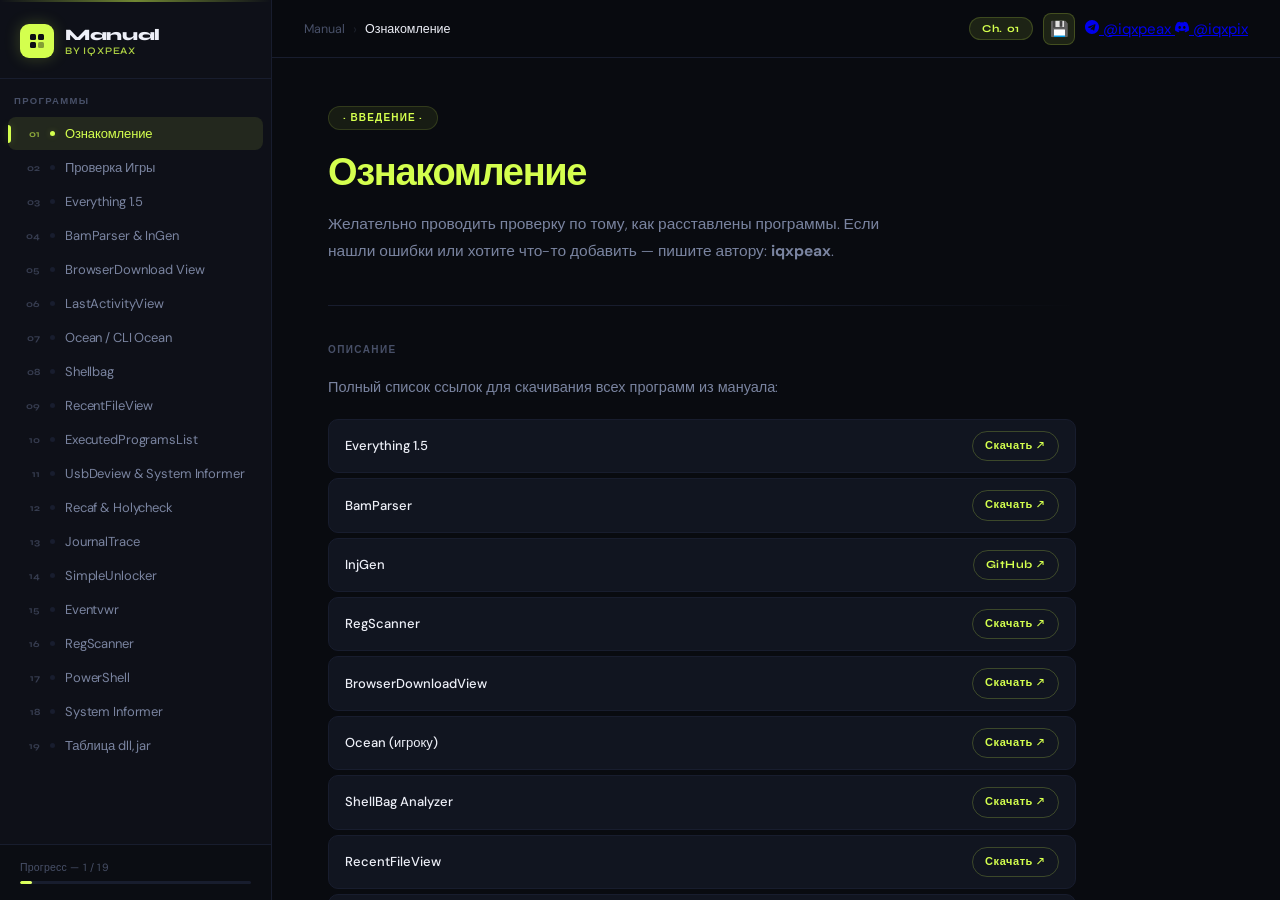
==== commit 83ee4b41: "Add social media links to the top bar" ====
--- a/index.html
+++ b/index.html
@@ -58,6 +58,16 @@
       <div class="topbar-right">
         <span class="chapter-badge" id="chapterBadge">Ch. 01</span>
         <button class="save-btn" onclick="saveProgress()" title="Сохранить прогресс">💾</button>
+        <div class="socials-wrap">
+  <a class="soc-btn soc-tg" href="https://t.me/iqxpeax" target="_blank" rel="noopener">
+    <svg viewBox="0 0 24 24" fill="currentColor" width="14" height="14"><path d="M12 0C5.373 0 0 5.373 0 12s5.373 12 12 12 12-5.373 12-12S18.627 0 12 0zm5.894 8.221-1.97 9.28c-.145.658-.537.818-1.084.508l-3-2.21-1.447 1.394c-.16.16-.295.295-.605.295l.213-3.053 5.56-5.023c.242-.213-.054-.333-.373-.12l-6.871 4.326-2.962-.924c-.643-.204-.657-.643.136-.953l11.57-4.461c.537-.194 1.006.131.833.94z"/></svg>
+    @iqxpeax
+  </a>
+  <a class="soc-btn soc-dc" href="#" target="_blank" rel="noopener">
+    <svg viewBox="0 0 24 24" fill="currentColor" width="14" height="14"><path d="M20.317 4.37a19.791 19.791 0 0 0-4.885-1.515.074.074 0 0 0-.079.037c-.21.375-.444.864-.608 1.25a18.27 18.27 0 0 0-5.487 0 12.64 12.64 0 0 0-.617-1.25.077.077 0 0 0-.079-.037A19.736 19.736 0 0 0 3.677 4.37a.07.07 0 0 0-.032.027C.533 9.046-.32 13.58.099 18.057a.082.082 0 0 0 .031.057 19.9 19.9 0 0 0 5.993 3.03.078.078 0 0 0 .084-.028 14.09 14.09 0 0 0 1.226-1.994.076.076 0 0 0-.041-.106 13.107 13.107 0 0 1-1.872-.892.077.077 0 0 1-.008-.128 10.2 10.2 0 0 0 .372-.292.074.074 0 0 1 .077-.01c3.928 1.793 8.18 1.793 12.062 0a.074.074 0 0 1 .078.01c.12.098.246.198.373.292a.077.077 0 0 1-.006.127 12.299 12.299 0 0 1-1.873.892.077.077 0 0 0-.041.107c.36.698.772 1.362 1.225 1.993a.076.076 0 0 0 .084.028 19.839 19.839 0 0 0 6.002-3.03.077.077 0 0 0 .032-.054c.5-5.177-.838-9.674-3.549-13.66a.061.061 0 0 0-.031-.03zM8.02 15.33c-1.183 0-2.157-1.085-2.157-2.419 0-1.333.956-2.419 2.157-2.419 1.21 0 2.176 1.096 2.157 2.42 0 1.333-.956 2.418-2.157 2.418zm7.975 0c-1.183 0-2.157-1.085-2.157-2.419 0-1.333.955-2.419 2.157-2.419 1.21 0 2.176 1.096 2.157 2.42 0 1.333-.946 2.418-2.157 2.418z"/></svg>
+    @iqxpix
+  </a>
+</div>
       </div>
     </div>
 
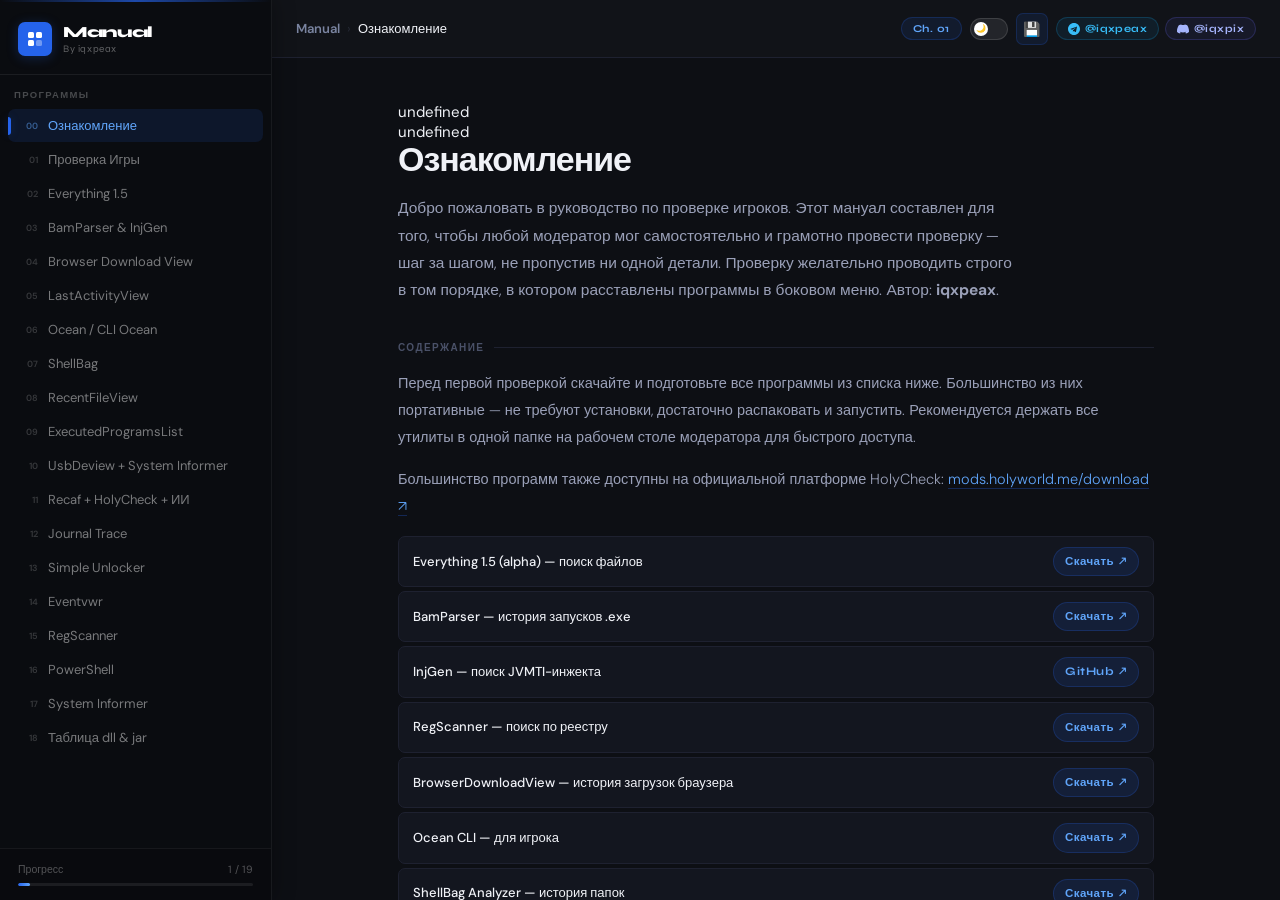
==== commit 2734380f: "Add files via upload" ====
--- a/index.html
+++ b/index.html
@@ -6,74 +6,108 @@
   <meta name="description" content="Manual by iqxpeax — руководство по проверке игроков на читы"/>
   <meta name="author" content="iqxpeax"/>
   <title>Manual by iqxpeax</title>
+
+  <!-- Theme init before render to avoid flash -->
+  <script>
+    (function(){
+      var t = localStorage.getItem('manual_theme');
+      if (t === 'light') document.documentElement.setAttribute('data-theme','light');
+    })();
+  </script>
+
   <link rel="stylesheet" href="./assets/css/general.css">
-  <link rel="stylesheet" href="./assets/css/main.css">
   <link rel="preconnect" href="https://fonts.googleapis.com">
   <link href="https://fonts.googleapis.com/css2?family=Syne:wght@400;600;700;800&family=DM+Sans:ital,wght@0,300;0,400;0,500;1,300&display=swap" rel="stylesheet">
 </head>
 <body>
+
 <div class="overlay" id="overlay" onclick="closeSidebar()"></div>
+
 <div class="layout">
 
-  <!-- Sidebar -->
+  <!-- ── Sidebar (always dark) ── -->
   <aside class="sidebar" id="sidebar">
     <div class="sidebar-logo">
       <div class="logo-mark">
         <div class="logo-icon">
           <svg viewBox="0 0 18 18" fill="none" xmlns="http://www.w3.org/2000/svg">
-            <rect x="2" y="2" width="6" height="6" rx="1.5" fill="#0d0f14"/>
-            <rect x="10" y="2" width="6" height="6" rx="1.5" fill="#0d0f14"/>
-            <rect x="2" y="10" width="6" height="6" rx="1.5" fill="#0d0f14"/>
-            <rect x="10" y="10" width="6" height="6" rx="1.5" fill="#0d0f14" opacity=".4"/>
+            <rect x="2"  y="2"  width="6" height="6" rx="1.5" fill="#ffffff"/>
+            <rect x="10" y="2"  width="6" height="6" rx="1.5" fill="#ffffff"/>
+            <rect x="2"  y="10" width="6" height="6" rx="1.5" fill="#ffffff"/>
+            <rect x="10" y="10" width="6" height="6" rx="1.5" fill="#ffffff" opacity=".35"/>
           </svg>
         </div>
         <span class="logo-text">Manual<span>By iqxpeax</span></span>
       </div>
     </div>
+
     <div class="sidebar-section">Программы</div>
     <nav class="sidebar-nav" id="sidebarNav"></nav>
+
     <div class="sidebar-footer">
-      <div>
-        <div class="progress-label">Прогресс — <span id="progressText">0 / 19</span></div>
-        <div class="progress-bar"><div class="progress-fill" id="progressFill" style="width:0%"></div></div>
+      <div class="progress-label">
+        <span>Прогресс</span>
+        <span id="progressText">0 / 19</span>
+      </div>
+      <div class="progress-bar">
+        <div class="progress-fill" id="progressFill" style="width:0%"></div>
       </div>
     </div>
   </aside>
 
-  <!-- Main -->
+  <!-- ── Main ── -->
   <main class="main">
     <div class="topbar">
+
+      <!-- Mobile menu toggle -->
       <button class="menu-toggle" onclick="toggleSidebar()" aria-label="Меню">
         <svg width="20" height="20" viewBox="0 0 20 20" fill="none">
-          <rect x="2" y="5" width="16" height="1.8" rx=".9" fill="currentColor"/>
+          <rect x="2" y="5"   width="16" height="1.8" rx=".9" fill="currentColor"/>
           <rect x="2" y="9.1" width="16" height="1.8" rx=".9" fill="currentColor"/>
           <rect x="2" y="13.2" width="16" height="1.8" rx=".9" fill="currentColor"/>
         </svg>
       </button>
+
+      <!-- Breadcrumb -->
       <div class="breadcrumb">
         <span class="breadcrumb-root">Manual</span>
         <span class="breadcrumb-sep">›</span>
         <span id="breadcrumbCurrent">Ознакомление</span>
       </div>
+
+      <!-- Right side controls -->
       <div class="topbar-right">
         <span class="chapter-badge" id="chapterBadge">Ch. 01</span>
+
+        <!-- Theme toggle -->
+        <button class="theme-toggle" onclick="toggleTheme()" title="Сменить тему" aria-label="Сменить тему">
+          <span class="theme-toggle-knob">
+            <span class="theme-icon-dark">🌙</span>
+            <span class="theme-icon-light">☀️</span>
+          </span>
+        </button>
+
+        <!-- Save button -->
         <button class="save-btn" onclick="saveProgress()" title="Сохранить прогресс">💾</button>
+
+        <!-- Socials -->
         <div class="socials-wrap">
-  <a class="soc-btn soc-tg" href="https://t.me/iqxpeax" target="_blank" rel="noopener">
-    <svg viewBox="0 0 24 24" fill="currentColor" width="14" height="14"><path d="M12 0C5.373 0 0 5.373 0 12s5.373 12 12 12 12-5.373 12-12S18.627 0 12 0zm5.894 8.221-1.97 9.28c-.145.658-.537.818-1.084.508l-3-2.21-1.447 1.394c-.16.16-.295.295-.605.295l.213-3.053 5.56-5.023c.242-.213-.054-.333-.373-.12l-6.871 4.326-2.962-.924c-.643-.204-.657-.643.136-.953l11.57-4.461c.537-.194 1.006.131.833.94z"/></svg>
-    @iqxpeax
-  </a>
-  <a class="soc-btn soc-dc" href="#" target="_blank" rel="noopener">
-    <svg viewBox="0 0 24 24" fill="currentColor" width="14" height="14"><path d="M20.317 4.37a19.791 19.791 0 0 0-4.885-1.515.074.074 0 0 0-.079.037c-.21.375-.444.864-.608 1.25a18.27 18.27 0 0 0-5.487 0 12.64 12.64 0 0 0-.617-1.25.077.077 0 0 0-.079-.037A19.736 19.736 0 0 0 3.677 4.37a.07.07 0 0 0-.032.027C.533 9.046-.32 13.58.099 18.057a.082.082 0 0 0 .031.057 19.9 19.9 0 0 0 5.993 3.03.078.078 0 0 0 .084-.028 14.09 14.09 0 0 0 1.226-1.994.076.076 0 0 0-.041-.106 13.107 13.107 0 0 1-1.872-.892.077.077 0 0 1-.008-.128 10.2 10.2 0 0 0 .372-.292.074.074 0 0 1 .077-.01c3.928 1.793 8.18 1.793 12.062 0a.074.074 0 0 1 .078.01c.12.098.246.198.373.292a.077.077 0 0 1-.006.127 12.299 12.299 0 0 1-1.873.892.077.077 0 0 0-.041.107c.36.698.772 1.362 1.225 1.993a.076.076 0 0 0 .084.028 19.839 19.839 0 0 0 6.002-3.03.077.077 0 0 0 .032-.054c.5-5.177-.838-9.674-3.549-13.66a.061.061 0 0 0-.031-.03zM8.02 15.33c-1.183 0-2.157-1.085-2.157-2.419 0-1.333.956-2.419 2.157-2.419 1.21 0 2.176 1.096 2.157 2.42 0 1.333-.956 2.418-2.157 2.418zm7.975 0c-1.183 0-2.157-1.085-2.157-2.419 0-1.333.955-2.419 2.157-2.419 1.21 0 2.176 1.096 2.157 2.42 0 1.333-.946 2.418-2.157 2.418z"/></svg>
-    @iqxpix
-  </a>
-</div>
+          <a class="soc-btn soc-tg" href="https://t.me/iqxpeax" target="_blank" rel="noopener">
+            <svg viewBox="0 0 24 24" fill="currentColor"><path d="M12 0C5.373 0 0 5.373 0 12s5.373 12 12 12 12-5.373 12-12S18.627 0 12 0zm5.894 8.221-1.97 9.28c-.145.658-.537.818-1.084.508l-3-2.21-1.447 1.394c-.16.16-.295.295-.605.295l.213-3.053 5.56-5.023c.242-.213-.054-.333-.373-.12l-6.871 4.326-2.962-.924c-.643-.204-.657-.643.136-.953l11.57-4.461c.537-.194 1.006.131.833.94z"/></svg>
+            @iqxpeax
+          </a>
+          <a class="soc-btn soc-dc" href="#" target="_blank" rel="noopener">
+            <svg viewBox="0 0 24 24" fill="currentColor"><path d="M20.317 4.37a19.791 19.791 0 0 0-4.885-1.515.074.074 0 0 0-.079.037c-.21.375-.444.864-.608 1.25a18.27 18.27 0 0 0-5.487 0 12.64 12.64 0 0 0-.617-1.25.077.077 0 0 0-.079-.037A19.736 19.736 0 0 0 3.677 4.37a.07.07 0 0 0-.032.027C.533 9.046-.32 13.58.099 18.057a.082.082 0 0 0 .031.057 19.9 19.9 0 0 0 5.993 3.03.078.078 0 0 0 .084-.028 14.09 14.09 0 0 0 1.226-1.994.076.076 0 0 0-.041-.106 13.107 13.107 0 0 1-1.872-.892.077.077 0 0 1-.008-.128 10.2 10.2 0 0 0 .372-.292.074.074 0 0 1 .077-.01c3.928 1.793 8.18 1.793 12.062 0a.074.074 0 0 1 .078.01c.12.098.246.198.373.292a.077.077 0 0 1-.006.127 12.299 12.299 0 0 1-1.873.892.077.077 0 0 0-.041.107c.36.698.772 1.362 1.225 1.993a.076.076 0 0 0 .084.028 19.839 19.839 0 0 0 6.002-3.03.077.077 0 0 0 .032-.054c.5-5.177-.838-9.674-3.549-13.66a.061.061 0 0 0-.031-.03z"/></svg>
+            @iqxpix
+          </a>
+        </div>
       </div>
     </div>
 
     <!-- Save notification -->
     <div class="save-toast" id="saveToast">✓ Прогресс сохранён</div>
 
+    <!-- Content -->
     <div class="content-scroll">
       <div id="pagesContainer"></div>
     </div>
@@ -81,8 +115,10 @@
 
 </div>
 
+<!-- images.js MUST load before general.js -->
 <script src="./assets/js/images.js"></script>
 <script src="./assets/js/general.js"></script>
 <script src="./assets/js/save.js"></script>
+
 </body>
 </html>
--- a/assets/css/general.css
+++ b/assets/css/general.css
@@ -1,27 +1,87 @@
-@import url('https://fonts.googleapis.com/css2?family=Syne:wght@400;600;700;800&family=DM+Sans:ital,opsz,wght@0,9..40,300;0,9..40,400;0,9..40,500;1,9..40,300&display=swap');
+@import url('https://fonts.googleapis.com/css2?family=Syne:wght@400;600;700;800&family=DM+Sans:ital,wght@0,300;0,400;0,500;1,300&display=swap');
 
 *, *::before, *::after { box-sizing: border-box; margin: 0; padding: 0; }
 
+/* ══════════════════════════════════════
+   DARK THEME (default)
+══════════════════════════════════════ */
 :root {
-  --bg:             #090b10;
-  --sidebar-bg:     #0e1018;
-  --sidebar-border: #181d2e;
-  --accent:         #d4ff4e;
-  --accent-dim:     rgba(212,255,78,0.10);
-  --accent-glow:    rgba(212,255,78,0.22);
-  --accent-hover:   #e2ff6e;
-  --text-primary:   #eef0f8;
-  --text-muted:     #485068;
+  --bg:             #0d0f14;
+  --page-bg:        #111318;
+  --sidebar-bg:     #0a0c10;
+  --sidebar-border: #1e2130;
+  --accent:         #2563eb;
+  --accent-dim:     rgba(37,99,235,0.12);
+  --accent-glow:    rgba(37,99,235,0.25);
+  --accent-hover:   #1d4ed8;
+  --accent-soft:    #60a5fa;
+
+  --text-primary:   #f0f2f7;
+  --text-muted:     #4a5168;
   --text-mid:       #7a84a0;
-  --item-hover:     rgba(19,23,34,0.6);
-  --content-bg:     #0f1219;
-  --card-bg:        #111520;
-  --tag-bg:         rgba(212,255,78,0.07);
+  --text-body:      #9aa0b8;
+
+  --item-hover:     rgba(255,255,255,0.04);
+  --card-bg:        #13161f;
+  --card-border:    #1e2130;
+  --tag-bg:         rgba(37,99,235,0.10);
+
+  --code-bg:        #090b10;
+  --code-border:    #1a1f30;
+  --code-text:      #7dd3fc;
+  --code-accent:    #60a5fa;
+
+  --nav-active-bg:  rgba(37,99,235,0.12);
+  --nav-active-clr: #60a5fa;
+
   --sidebar-w:      272px;
   --topbar-h:       58px;
   --radius:         10px;
-}
-
+  --radius-sm:      7px;
+
+  --shadow:         0 4px 24px rgba(0,0,0,0.35);
+  --shadow-sm:      0 1px 4px rgba(0,0,0,0.25);
+}
+
+/* ══════════════════════════════════════
+   LIGHT THEME
+══════════════════════════════════════ */
+[data-theme="light"] {
+  --bg:             #f1f4f9;
+  --page-bg:        #ffffff;
+  --sidebar-bg:     #1a1d2e;
+  --sidebar-border: #e2e6f0;
+  --accent:         #2563eb;
+  --accent-dim:     rgba(37,99,235,0.08);
+  --accent-glow:    rgba(37,99,235,0.18);
+  --accent-hover:   #1d4ed8;
+  --accent-soft:    #2563eb;
+
+  --text-primary:   #111827;
+  --text-muted:     #6b7280;
+  --text-mid:       #374151;
+  --text-body:      #4b5563;
+
+  --item-hover:     rgba(37,99,235,0.05);
+  --card-bg:        #ffffff;
+  --card-border:    #e5e7eb;
+  --tag-bg:         rgba(37,99,235,0.07);
+
+  --code-bg:        #0f172a;
+  --code-border:    #1e293b;
+  --code-text:      #93c5fd;
+  --code-accent:    #60a5fa;
+
+  --nav-active-bg:  rgba(37,99,235,0.10);
+  --nav-active-clr: #2563eb;
+
+  --shadow:         0 4px 20px rgba(0,0,0,0.08);
+  --shadow-sm:      0 1px 3px rgba(0,0,0,0.06);
+}
+
+/* ══════════════════════════════════════
+   BASE
+══════════════════════════════════════ */
 html, body {
   height: 100%;
   background: var(--bg);
@@ -30,6 +90,7 @@
   font-size: 15px;
   overflow: hidden;
   -webkit-font-smoothing: antialiased;
+  transition: background 0.3s, color 0.3s;
 }
 
 /* ══════════════════════════════════════
@@ -44,45 +105,43 @@
   width: var(--sidebar-w);
   min-width: var(--sidebar-w);
   background: var(--sidebar-bg);
-  border-right: 1px solid var(--sidebar-border);
+  border-right: 1px solid rgba(255,255,255,0.06);
   display: flex;
   flex-direction: column;
   height: 100vh;
   overflow: hidden;
   position: relative;
-  z-index: 10;
-  transition: transform 0.38s cubic-bezier(.77,0,.18,1);
-}
-
+  z-index: 20;
+  transition: transform 0.35s cubic-bezier(.77,0,.18,1);
+  box-shadow: 2px 0 20px rgba(0,0,0,0.3);
+}
+
+/* accent top line */
 .sidebar::before {
   content: '';
   position: absolute;
   top: 0; left: 0; right: 0;
   height: 2px;
   background: linear-gradient(90deg, transparent, var(--accent), transparent);
-  opacity: 0.5;
+  opacity: 0.7;
 }
 
 /* ── Logo ── */
 .sidebar-logo {
-  padding: 24px 20px 20px;
-  border-bottom: 1px solid var(--sidebar-border);
+  padding: 22px 18px 18px;
+  border-bottom: 1px solid rgba(255,255,255,0.07);
   flex-shrink: 0;
 }
 
-.logo-mark {
-  display: flex;
-  align-items: center;
-  gap: 11px;
-}
+.logo-mark { display: flex; align-items: center; gap: 11px; }
 
 .logo-icon {
   width: 34px; height: 34px;
   background: var(--accent);
-  border-radius: 9px;
+  border-radius: var(--radius-sm);
   display: flex; align-items: center; justify-content: center;
   flex-shrink: 0;
-  box-shadow: 0 0 16px var(--accent-glow);
+  box-shadow: 0 2px 12px var(--accent-glow);
 }
 
 .logo-icon svg { width: 18px; height: 18px; }
@@ -90,31 +149,29 @@
 .logo-text {
   font-family: 'Syne', sans-serif;
   font-weight: 800;
-  font-size: 16px;
+  font-size: 15.5px;
   letter-spacing: -0.02em;
-  color: var(--text-primary);
+  color: #ffffff;
   line-height: 1.2;
 }
 
 .logo-text span {
   display: block;
-  color: var(--accent);
   font-size: 10px;
-  font-weight: 600;
-  letter-spacing: 0.08em;
-  text-transform: uppercase;
-  opacity: 0.8;
+  font-weight: 400;
+  color: rgba(255,255,255,0.35);
+  letter-spacing: 0.06em;
   margin-top: 1px;
 }
 
-/* ── Section Label ── */
+/* ── Section label ── */
 .sidebar-section {
-  padding: 16px 14px 6px;
+  padding: 14px 14px 4px;
   font-size: 9.5px;
   font-weight: 700;
   letter-spacing: 0.14em;
   text-transform: uppercase;
-  color: var(--text-muted);
+  color: rgba(255,255,255,0.25);
   flex-shrink: 0;
 }
 
@@ -124,39 +181,37 @@
   overflow-y: auto;
   padding: 4px 8px 16px;
   scrollbar-width: thin;
-  scrollbar-color: var(--sidebar-border) transparent;
+  scrollbar-color: rgba(255,255,255,0.08) transparent;
 }
 
 .sidebar-nav::-webkit-scrollbar { width: 3px; }
-.sidebar-nav::-webkit-scrollbar-track { background: transparent; }
-.sidebar-nav::-webkit-scrollbar-thumb { background: var(--sidebar-border); border-radius: 3px; }
+.sidebar-nav::-webkit-scrollbar-thumb { background: rgba(255,255,255,0.08); border-radius: 3px; }
 
 .nav-item {
   display: flex;
   align-items: center;
   gap: 10px;
-  padding: 8px 12px;
-  border-radius: 8px;
+  padding: 8px 10px;
+  border-radius: var(--radius-sm);
   cursor: pointer;
-  color: var(--text-mid);
+  color: rgba(255,255,255,0.45);
   font-size: 13px;
   font-weight: 400;
-  letter-spacing: -0.01em;
-  transition: background 0.16s, color 0.16s, transform 0.14s;
+  transition: background 0.15s, color 0.15s, transform 0.12s;
   position: relative;
   user-select: none;
   margin-bottom: 1px;
 }
 
 .nav-item:hover {
-  background: rgba(255,255,255,0.04);
-  color: var(--text-primary);
+  background: var(--item-hover);
+  color: rgba(255,255,255,0.85);
   transform: translateX(3px);
 }
 
 .nav-item.active {
-  background: var(--accent-dim);
-  color: var(--accent);
+  background: var(--nav-active-bg);
+  color: var(--nav-active-clr);
   font-weight: 500;
 }
 
@@ -172,58 +227,59 @@
 }
 
 .nav-num {
-  font-family: 'Syne', sans-serif;
-  font-size: 9.5px;
-  font-weight: 700;
-  color: var(--text-muted);
+  font-family: 'DM Sans', sans-serif;
+  font-size: 9px;
+  font-weight: 600;
+  color: rgba(255,255,255,0.18);
   min-width: 20px;
   text-align: right;
-  transition: color 0.16s;
-  opacity: 0.7;
-}
-
-.nav-item.active .nav-num { color: var(--accent); opacity: 0.6; }
-.nav-item:hover .nav-num  { opacity: 1; }
+  flex-shrink: 0;
+  font-variant-numeric: tabular-nums;
+}
+
+.nav-item.active .nav-num { color: rgba(96,165,250,0.5); }
+.nav-item:hover .nav-num  { color: rgba(255,255,255,0.35); }
 
 .nav-dot {
   width: 5px; height: 5px;
   border-radius: 50%;
-  background: var(--sidebar-border);
+  background: rgba(255,255,255,0.1);
   flex-shrink: 0;
-  transition: background 0.16s, box-shadow 0.16s;
+  transition: background 0.15s;
 }
 
 .nav-item.active .nav-dot { background: var(--accent); box-shadow: 0 0 6px var(--accent-glow); }
-.nav-item:hover .nav-dot  { background: var(--text-muted); }
+.nav-item:hover  .nav-dot { background: rgba(255,255,255,0.3); }
+.nav-item.visited .nav-dot { background: rgba(37,99,235,0.4); }
 
 /* ── Footer ── */
 .sidebar-footer {
-  padding: 16px 20px;
-  border-top: 1px solid var(--sidebar-border);
+  padding: 14px 18px;
+  border-top: 1px solid rgba(255,255,255,0.06);
   flex-shrink: 0;
-  background: rgba(0,0,0,0.2);
+  background: rgba(0,0,0,0.15);
 }
 
 .progress-label {
   font-size: 10.5px;
-  color: var(--text-muted);
-  letter-spacing: 0.02em;
+  color: rgba(255,255,255,0.3);
+  display: flex;
+  justify-content: space-between;
+  margin-bottom: 7px;
 }
 
 .progress-bar {
   width: 100%; height: 3px;
-  background: var(--sidebar-border);
+  background: rgba(255,255,255,0.08);
   border-radius: 3px;
-  margin-top: 7px;
   overflow: hidden;
 }
 
 .progress-fill {
   height: 100%;
-  background: linear-gradient(90deg, var(--accent), var(--accent-hover));
+  background: linear-gradient(90deg, var(--accent), var(--accent-soft));
   border-radius: 3px;
-  transition: width 0.45s cubic-bezier(.77,0,.18,1);
-  box-shadow: 0 0 8px var(--accent-glow);
+  transition: width 0.4s ease;
 }
 
 /* ══════════════════════════════════════
@@ -235,20 +291,21 @@
   flex-direction: column;
   overflow: hidden;
   background: var(--bg);
+  transition: background 0.3s;
 }
 
 /* ── Topbar ── */
 .topbar {
   height: var(--topbar-h);
-  border-bottom: 1px solid var(--sidebar-border);
-  display: flex;
-  align-items: center;
-  padding: 0 32px;
-  gap: 16px;
+  background: var(--page-bg);
+  border-bottom: 1px solid var(--card-border);
+  display: flex;
+  align-items: center;
+  padding: 0 24px;
+  gap: 12px;
   flex-shrink: 0;
-  background: rgba(9,11,16,0.85);
-  backdrop-filter: blur(12px);
-  -webkit-backdrop-filter: blur(12px);
+  box-shadow: var(--shadow-sm);
+  transition: background 0.3s, border-color 0.3s;
 }
 
 .menu-toggle {
@@ -257,122 +314,239 @@
   border: none;
   color: var(--text-mid);
   cursor: pointer;
-  padding: 5px;
-  border-radius: 6px;
-  transition: background 0.15s, color 0.15s;
-}
-
-.menu-toggle:hover {
-  background: rgba(255,255,255,0.06);
-  color: var(--text-primary);
-}
+  padding: 6px;
+  border-radius: var(--radius-sm);
+  transition: background 0.15s;
+}
+
+.menu-toggle:hover { background: var(--card-bg); }
 
 .breadcrumb {
   display: flex;
   align-items: center;
-  gap: 8px;
-  font-size: 12.5px;
+  gap: 7px;
+  font-size: 13px;
   color: var(--text-muted);
 }
 
+.breadcrumb-root { font-weight: 600; color: var(--text-mid); }
+.breadcrumb-sep  { opacity: 0.35; }
 .breadcrumb span:last-child { color: var(--text-primary); font-weight: 500; }
-.breadcrumb-sep { opacity: 0.3; font-size: 14px; }
 
 .topbar-right {
   margin-left: auto;
   display: flex;
   align-items: center;
-  gap: 10px;
+  gap: 8px;
 }
 
 .chapter-badge {
-  background: var(--accent-dim);
-  border: 1px solid rgba(212,255,78,0.18);
-  color: var(--accent);
+  background: var(--tag-bg);
+  border: 1px solid rgba(37,99,235,0.22);
+  color: var(--accent-soft);
   font-size: 10.5px;
   font-weight: 700;
   font-family: 'Syne', sans-serif;
-  padding: 4px 12px;
+  padding: 4px 11px;
   border-radius: 20px;
-  letter-spacing: 0.06em;
-}
-
-/* ── Content Scroll ── */
+  letter-spacing: 0.05em;
+  white-space: nowrap;
+}
+
+/* ── Theme toggle ── */
+.theme-toggle {
+  width: 38px; height: 22px;
+  background: rgba(255,255,255,0.08);
+  border: 1px solid rgba(255,255,255,0.12);
+  border-radius: 20px;
+  cursor: pointer;
+  position: relative;
+  transition: background 0.25s, border-color 0.25s;
+  flex-shrink: 0;
+}
+
+[data-theme="light"] .theme-toggle {
+  background: rgba(37,99,235,0.12);
+  border-color: rgba(37,99,235,0.25);
+}
+
+.theme-toggle-knob {
+  position: absolute;
+  top: 3px; left: 3px;
+  width: 14px; height: 14px;
+  border-radius: 50%;
+  background: #ffffff;
+  transition: transform 0.25s cubic-bezier(.4,0,.2,1), background 0.25s;
+  display: flex; align-items: center; justify-content: center;
+  font-size: 8px;
+}
+
+[data-theme="light"] .theme-toggle-knob {
+  transform: translateX(16px);
+  background: var(--accent);
+}
+
+.theme-icon-dark  { display: inline; }
+.theme-icon-light { display: none; }
+
+[data-theme="light"] .theme-icon-dark  { display: none; }
+[data-theme="light"] .theme-icon-light { display: inline; }
+
+/* ── Save button ── */
+.save-btn {
+  width: 32px; height: 32px;
+  background: var(--tag-bg);
+  border: 1px solid rgba(37,99,235,0.2);
+  color: var(--accent-soft);
+  font-size: 14px;
+  border-radius: var(--radius-sm);
+  cursor: pointer;
+  display: flex; align-items: center; justify-content: center;
+  transition: background 0.15s;
+  flex-shrink: 0;
+}
+
+.save-btn:hover { background: var(--accent-dim); }
+
+/* ── Socials ── */
+.socials-wrap { display: flex; align-items: center; gap: 6px; }
+
+.soc-btn {
+  display: inline-flex;
+  align-items: center;
+  gap: 5px;
+  padding: 4px 11px;
+  border-radius: 20px;
+  font-family: 'Syne', sans-serif;
+  font-size: 10.5px;
+  font-weight: 700;
+  letter-spacing: 0.04em;
+  text-decoration: none;
+  border: 1px solid;
+  transition: all 0.15s;
+  white-space: nowrap;
+}
+
+.soc-btn svg { width: 12px; height: 12px; flex-shrink: 0; }
+
+.soc-tg { background: rgba(14,165,233,0.08); border-color: rgba(14,165,233,0.22); color: #38bdf8; }
+.soc-tg:hover { background: rgba(14,165,233,0.16); border-color: #38bdf8; }
+
+.soc-dc { background: rgba(99,102,241,0.08); border-color: rgba(99,102,241,0.22); color: #a5b4fc; }
+.soc-dc:hover { background: rgba(99,102,241,0.16); border-color: #818cf8; }
+
+/* ── Save toast ── */
+.save-toast {
+  position: fixed;
+  bottom: 26px; right: 26px;
+  background: var(--accent);
+  color: #fff;
+  font-family: 'Syne', sans-serif;
+  font-weight: 700;
+  font-size: 12px;
+  letter-spacing: 0.05em;
+  padding: 9px 20px;
+  border-radius: 20px;
+  box-shadow: 0 4px 16px var(--accent-glow);
+  opacity: 0;
+  transform: translateY(10px);
+  transition: opacity 0.22s, transform 0.22s;
+  pointer-events: none;
+  z-index: 999;
+}
+
+.save-toast.show { opacity: 1; transform: translateY(0); }
+
+/* ══════════════════════════════════════
+   CONTENT SCROLL
+══════════════════════════════════════ */
 .content-scroll {
   flex: 1;
   overflow-y: auto;
+  background: var(--bg);
   scrollbar-width: thin;
-  scrollbar-color: var(--sidebar-border) transparent;
+  scrollbar-color: var(--card-border) transparent;
+  transition: background 0.3s;
 }
 
 .content-scroll::-webkit-scrollbar { width: 4px; }
-.content-scroll::-webkit-scrollbar-track { background: transparent; }
-.content-scroll::-webkit-scrollbar-thumb { background: var(--sidebar-border); border-radius: 4px; }
+.content-scroll::-webkit-scrollbar-thumb { background: var(--card-border); border-radius: 4px; }
 
 /* ══════════════════════════════════════
    PAGES
 ══════════════════════════════════════ */
 .page {
   display: none;
-  padding: 48px 56px 72px;
   max-width: 860px;
-  animation: pageIn 0.28s cubic-bezier(.4,0,.2,1);
+  margin: 0 auto;
+  padding: 44px 52px 68px;
+  animation: pageIn 0.26s cubic-bezier(.4,0,.2,1);
+}
+
+/* Light theme: page as white card */
+[data-theme="light"] .page.active {
+  background: #ffffff;
+  border-radius: 14px;
+  margin: 18px auto;
+  box-shadow: 0 1px 3px rgba(0,0,0,0.06), 0 4px 20px rgba(0,0,0,0.05);
+  border: 1px solid #e5e7eb;
 }
 
 .page.active { display: block; }
 
 @keyframes pageIn {
-  from { opacity: 0; transform: translateY(14px); }
+  from { opacity: 0; transform: translateY(12px); }
   to   { opacity: 1; transform: translateY(0); }
 }
 
+/* ── Page header ── */
 .page-tag {
   display: inline-flex;
   align-items: center;
-  gap: 6px;
   background: var(--tag-bg);
-  border: 1px solid rgba(212,255,78,0.14);
-  color: var(--accent);
+  border: 1px solid rgba(37,99,235,0.18);
+  color: var(--accent-soft);
   font-size: 10px;
   font-family: 'Syne', sans-serif;
   font-weight: 700;
   letter-spacing: 0.12em;
   text-transform: uppercase;
-  padding: 5px 14px;
+  padding: 4px 13px;
   border-radius: 20px;
-  margin-bottom: 22px;
+  margin-bottom: 20px;
 }
 
 .page h1 {
   font-family: 'Syne', sans-serif;
-  font-size: 38px;
+  font-size: 34px;
   font-weight: 800;
-  letter-spacing: -0.035em;
-  line-height: 1.08;
-  margin-bottom: 18px;
+  letter-spacing: -0.03em;
+  line-height: 1.1;
+  margin-bottom: 16px;
   color: var(--text-primary);
-}
-
-.page h1 em {
-  font-style: normal;
-  color: var(--accent);
-}
+  transition: color 0.3s;
+}
+
+.page h1 em { font-style: normal; color: var(--accent-soft); }
 
 .page-intro {
   font-size: 15.5px;
   line-height: 1.75;
-  color: var(--text-mid);
-  margin-bottom: 40px;
+  color: var(--text-body);
+  margin-bottom: 38px;
   font-weight: 300;
-  max-width: 600px;
-}
-
+  max-width: 620px;
+  transition: color 0.3s;
+}
+
+/* ── Divider ── */
 .divider {
   height: 1px;
-  background: linear-gradient(90deg, var(--sidebar-border) 60%, transparent);
-  margin-bottom: 38px;
-}
-
+  background: linear-gradient(90deg, var(--card-border) 60%, transparent);
+  margin-bottom: 36px;
+}
+
+/* ── Section title ── */
 .section-title {
   font-family: 'Syne', sans-serif;
   font-size: 10px;
@@ -380,260 +554,151 @@
   letter-spacing: 0.14em;
   text-transform: uppercase;
   color: var(--text-muted);
-  margin-bottom: 18px;
-}
-
+  margin-bottom: 16px;
+  margin-top: 28px;
+  display: flex;
+  align-items: center;
+  gap: 10px;
+}
+
+.section-title::after {
+  content: '';
+  flex: 1;
+  height: 1px;
+  background: var(--card-border);
+}
+
+/* ── Content body ── */
 .content-body {
-  color: var(--text-mid);
+  color: var(--text-body);
   line-height: 1.85;
   font-size: 14.5px;
   font-weight: 300;
-}
-
-.content-body p { margin-bottom: 18px; }
-
+  transition: color 0.3s;
+}
+
+.content-body p { margin-bottom: 16px; }
 .content-body strong { color: var(--text-primary); font-weight: 500; }
 
 .content-body a {
-  color: var(--accent);
+  color: var(--accent-soft);
   text-decoration: none;
-  border-bottom: 1px solid rgba(212,255,78,0.28);
-  transition: border-color 0.15s, opacity 0.15s;
-}
-
-.content-body a:hover { border-color: var(--accent); opacity: 0.8; }
+  border-bottom: 1px solid rgba(37,99,235,0.3);
+  transition: opacity 0.15s;
+}
+
+.content-body a:hover { opacity: 0.75; }
 
 /* ── Images ── */
 .content-img {
   display: block;
   width: 100%;
-  max-width: 680px;
+  max-width: 720px;
   height: auto;
   border-radius: var(--radius);
-  border: 1px solid var(--sidebar-border);
-  margin: 20px 0 6px;
-  object-fit: cover;
+  border: 1px solid var(--card-border);
+  margin: 16px 0 4px;
+  box-shadow: var(--shadow-sm);
 }
 
 .img-caption {
   font-size: 11.5px;
   color: var(--text-muted);
-  margin-bottom: 18px;
+  margin-bottom: 16px;
   font-style: italic;
 }
 
 /* ══════════════════════════════════════
-   CODE BLOCK + COPY BUTTON
+   CODE BLOCK
 ══════════════════════════════════════ */
 .code-block {
   position: relative;
-  background: #060810;
-  border: 1px solid var(--sidebar-border);
-  border-left: 3px solid rgba(212,255,78,0.4);
+  background: var(--code-bg);
+  border: 1px solid var(--code-border);
+  border-left: 3px solid var(--accent);
   border-radius: 0 var(--radius) var(--radius) 0;
   padding: 14px 14px 14px 18px;
   margin: 10px 0 20px;
   overflow: hidden;
 }
 
-/* inner glow */
 .code-block::before {
   content: '';
   position: absolute;
   inset: 0;
-  background: linear-gradient(135deg, rgba(212,255,78,0.04) 0%, transparent 50%);
+  background: linear-gradient(135deg, rgba(37,99,235,0.04), transparent 50%);
   pointer-events: none;
 }
 
 .code-block pre {
-  font-family: 'Courier New', Courier, monospace;
-  font-size: 11.5px;
+  font-family: 'DM Sans', monospace;
+  font-size: 12px;
   line-height: 1.7;
-  color: rgba(212,255,78,0.75);
+  color: var(--code-text);
   white-space: pre-wrap;
   word-break: break-all;
   margin: 0;
-  padding-right: 100px;
-}
-
-/* ── The copy button itself ── */
+  padding-right: 96px;
+}
+
 .copy-btn {
   position: absolute;
-  top: 10px;
-  right: 10px;
+  top: 10px; right: 10px;
   display: inline-flex;
   align-items: center;
-  gap: 5px;
-
-  /* filled accent pill — matches the primary nav-btn style */
+  gap: 4px;
   background: var(--accent);
   border: none;
-  color: #090b10;
-
+  color: #fff;
   font-family: 'Syne', sans-serif;
   font-size: 9.5px;
   font-weight: 800;
-  letter-spacing: 0.1em;
+  letter-spacing: 0.08em;
   text-transform: uppercase;
-
-  padding: 5px 13px;
+  padding: 5px 12px;
   border-radius: 20px;
   cursor: pointer;
-
-  box-shadow: 0 0 14px var(--accent-glow);
-  transition: background 0.15s, box-shadow 0.15s, transform 0.12s;
+  box-shadow: 0 2px 8px var(--accent-glow);
+  transition: background 0.15s, transform 0.1s;
   white-space: nowrap;
   z-index: 1;
 }
 
-/* small icon before label */
-.copy-btn::before {
-  content: '⧉';
-  font-size: 10px;
-  line-height: 1;
-}
-
-.copy-btn:hover {
-  background: var(--accent-hover);
-  box-shadow: 0 0 24px rgba(212,255,78,0.45);
-  transform: translateY(-1px);
-}
-
+.copy-btn::before { content: '⧉'; font-size: 10px; }
+.copy-btn:hover { background: var(--accent-hover); transform: translateY(-1px); }
 .copy-btn:active { transform: translateY(0); }
-
-/* state after copying — turns into a ghost pill */
-.copy-btn.copied {
-  background: transparent;
-  border: 1px solid rgba(212,255,78,0.35);
-  color: var(--accent);
-  box-shadow: none;
-  transform: none;
-}
-
-/* ══════════════════════════════════════
-   LINK LIST
-══════════════════════════════════════ */
-.link-list {
-  list-style: none;
-  margin: 16px 0 24px;
-  display: flex;
-  flex-direction: column;
-  gap: 5px;
-}
-
-.link-list li {
-  display: flex;
-  align-items: center;
-  justify-content: space-between;
-  background: var(--card-bg);
-  border: 1px solid var(--sidebar-border);
-  border-radius: var(--radius);
-  padding: 11px 16px;
-  font-size: 13.5px;
-  transition: border-color 0.16s, background 0.16s;
-}
-
-.link-list li:hover {
-  border-color: rgba(212,255,78,0.22);
-  background: rgba(212,255,78,0.03);
-}
-
-.link-list li span {
-  color: var(--text-primary);
-  font-weight: 500;
-  font-size: 13px;
-}
-
-.link-list li a {
-  color: var(--accent);
-  text-decoration: none;
-  font-size: 11px;
-  font-family: 'Syne', sans-serif;
-  font-weight: 700;
-  letter-spacing: 0.05em;
-  padding: 4px 12px;
-  border: 1px solid rgba(212,255,78,0.22);
-  border-radius: 20px;
-  transition: background 0.15s, border-color 0.15s, box-shadow 0.15s;
-  white-space: nowrap;
-}
-
-.link-list li a:hover {
-  background: var(--accent-dim);
-  border-color: var(--accent);
-  box-shadow: 0 0 12px var(--accent-glow);
-}
-
-/* ══════════════════════════════════════
-   PLAIN LIST
-══════════════════════════════════════ */
-.plain-list {
-  list-style: none;
-  margin: 10px 0 20px;
-  display: flex;
-  flex-direction: column;
-  gap: 9px;
-}
-
-.plain-list li {
-  color: var(--text-mid);
-  font-size: 14px;
-  line-height: 1.65;
-  padding-left: 18px;
-  position: relative;
-}
-
-.plain-list li::before {
-  content: '—';
-  position: absolute;
-  left: 0;
-  color: var(--accent);
-  font-weight: 700;
-  font-size: 12px;
-}
-
-/* ══════════════════════════════════════
-   INLINE CODE
-══════════════════════════════════════ */
-code {
-  font-family: 'Courier New', Courier, monospace;
-  background: rgba(212,255,78,0.06);
-  border: 1px solid rgba(212,255,78,0.13);
-  color: var(--accent);
-  font-size: 12px;
-  padding: 2px 7px;
-  border-radius: 5px;
-}
+.copy-btn.copied { background: #16a34a; box-shadow: 0 2px 8px rgba(22,163,74,0.3); }
 
 /* ══════════════════════════════════════
    CALLOUT
 ══════════════════════════════════════ */
 .callout {
   background: var(--card-bg);
-  border: 1px solid var(--sidebar-border);
+  border: 1px solid var(--card-border);
   border-left: 3px solid var(--accent);
   border-radius: 0 var(--radius) var(--radius) 0;
-  padding: 18px 22px;
-  margin: 28px 0;
+  padding: 16px 20px;
+  margin: 22px 0;
   font-size: 14px;
-  color: var(--text-mid);
+  color: var(--text-body);
   line-height: 1.72;
   position: relative;
   overflow: hidden;
+  transition: background 0.3s, border-color 0.3s;
 }
 
 .callout::before {
   content: '';
   position: absolute;
   inset: 0;
-  background: linear-gradient(135deg, rgba(212,255,78,0.04), transparent 60%);
+  background: linear-gradient(135deg, rgba(37,99,235,0.04), transparent 60%);
   pointer-events: none;
 }
 
 .callout strong {
-  color: var(--accent);
+  color: var(--accent-soft);
   display: block;
-  margin-bottom: 5px;
+  margin-bottom: 4px;
   font-size: 10px;
   letter-spacing: 0.1em;
   text-transform: uppercase;
@@ -644,78 +709,169 @@
   display: inline-flex;
   align-items: center;
   gap: 5px;
-  margin-top: 12px;
-  color: var(--accent);
+  margin-top: 10px;
+  color: var(--accent-soft);
   font-size: 12px;
   font-family: 'Syne', sans-serif;
   font-weight: 700;
   text-decoration: none;
-  border: 1px solid rgba(212,255,78,0.28);
-  padding: 5px 14px;
+  border: 1px solid rgba(37,99,235,0.28);
+  padding: 4px 13px;
   border-radius: 20px;
-  transition: background 0.15s, border-color 0.15s, box-shadow 0.15s;
+  transition: background 0.15s, color 0.15s;
 }
 
 .callout-link:hover {
+  background: var(--accent);
+  color: #fff;
+  border-color: var(--accent);
+}
+
+/* ══════════════════════════════════════
+   PLAIN LIST
+══════════════════════════════════════ */
+.plain-list {
+  list-style: none;
+  margin: 10px 0 18px;
+  display: flex;
+  flex-direction: column;
+  gap: 9px;
+}
+
+.plain-list li {
+  color: var(--text-body);
+  font-size: 14.5px;
+  line-height: 1.7;
+  padding-left: 18px;
+  position: relative;
+  transition: color 0.3s;
+}
+
+.plain-list li::before {
+  content: '›';
+  position: absolute;
+  left: 0;
+  color: var(--accent-soft);
+  font-weight: 700;
+  font-size: 16px;
+  line-height: 1.5;
+}
+
+/* ══════════════════════════════════════
+   LINK LIST
+══════════════════════════════════════ */
+.link-list {
+  list-style: none;
+  margin: 14px 0 22px;
+  display: flex;
+  flex-direction: column;
+  gap: 4px;
+}
+
+.link-list li {
+  display: flex;
+  align-items: center;
+  justify-content: space-between;
+  background: var(--card-bg);
+  border: 1px solid var(--card-border);
+  border-radius: var(--radius-sm);
+  padding: 10px 14px;
+  font-size: 13.5px;
+  transition: border-color 0.15s, background 0.15s;
+}
+
+.link-list li:hover {
+  border-color: rgba(37,99,235,0.3);
   background: var(--accent-dim);
-  border-color: var(--accent);
-  box-shadow: 0 0 12px var(--accent-glow);
+}
+
+.link-list li span { color: var(--text-primary); font-weight: 500; font-size: 13px; }
+
+.link-list li a {
+  color: var(--accent-soft);
+  text-decoration: none;
+  font-size: 11.5px;
+  font-family: 'Syne', sans-serif;
+  font-weight: 700;
+  letter-spacing: 0.04em;
+  padding: 3px 11px;
+  border: 1px solid rgba(37,99,235,0.22);
+  border-radius: 20px;
+  background: var(--accent-dim);
+  transition: background 0.15s, color 0.15s;
+  white-space: nowrap;
+}
+
+.link-list li a:hover { background: var(--accent); color: #fff; border-color: var(--accent); }
+
+/* ══════════════════════════════════════
+   INLINE CODE
+══════════════════════════════════════ */
+code {
+  font-family: 'DM Sans', monospace;
+  background: var(--accent-dim);
+  border: 1px solid rgba(37,99,235,0.18);
+  color: var(--accent-soft);
+  font-size: 12.5px;
+  padding: 2px 7px;
+  border-radius: 4px;
 }
 
 /* ══════════════════════════════════════
    STEPS
 ══════════════════════════════════════ */
 .steps {
-  counter-reset: step-counter;
+  counter-reset: step-c;
   list-style: none;
-  margin: 20px 0 28px;
+  margin: 14px 0 24px;
   display: flex;
   flex-direction: column;
-  gap: 10px;
+  gap: 8px;
 }
 
 .steps li {
-  counter-increment: step-counter;
+  counter-increment: step-c;
   display: flex;
   gap: 14px;
   align-items: flex-start;
   background: var(--card-bg);
-  border: 1px solid var(--sidebar-border);
-  border-radius: var(--radius);
+  border: 1px solid var(--card-border);
+  border-radius: var(--radius-sm);
   padding: 12px 16px;
-  color: var(--text-mid);
-  font-size: 13.5px;
+  font-size: 14px;
   line-height: 1.65;
-  transition: border-color 0.15s;
-}
-
-.steps li:hover { border-color: rgba(212,255,78,0.16); }
+  color: var(--text-body);
+  transition: border-color 0.15s, background 0.3s;
+}
+
+.steps li:hover { border-color: rgba(37,99,235,0.25); }
 
 .steps li::before {
-  content: counter(step-counter);
+  content: counter(step-c);
   font-family: 'Syne', sans-serif;
   font-weight: 800;
-  font-size: 12px;
-  color: #090b10;
+  font-size: 11.5px;
+  color: #fff;
   background: var(--accent);
-  min-width: 24px; height: 24px;
-  border-radius: 7px;
+  min-width: 26px; height: 26px;
+  border-radius: 6px;
   display: flex; align-items: center; justify-content: center;
   flex-shrink: 0;
-  box-shadow: 0 0 10px var(--accent-glow);
-}
-
-/* ══════════════════════════════════════
-   REFERENCE TABLE
+  box-shadow: 0 2px 6px var(--accent-glow);
+}
+
+/* ══════════════════════════════════════
+   REF TABLE
 ══════════════════════════════════════ */
 .ref-table {
   width: 100%;
   border-collapse: collapse;
   font-size: 13px;
-  margin: 16px 0 24px;
-  border: 1px solid var(--sidebar-border);
+  margin: 14px 0 24px;
+  border: 1px solid var(--card-border);
   border-radius: var(--radius);
   overflow: hidden;
+  box-shadow: var(--shadow-sm);
 }
 
 .ref-table thead tr { background: var(--card-bg); }
@@ -727,27 +883,34 @@
   letter-spacing: 0.12em;
   text-transform: uppercase;
   color: var(--text-muted);
-  padding: 12px 16px;
+  padding: 11px 14px;
   text-align: left;
-  border-bottom: 1px solid var(--sidebar-border);
+  border-bottom: 1px solid var(--card-border);
 }
 
 .ref-table td {
-  padding: 10px 16px;
-  color: var(--text-mid);
-  border-bottom: 1px solid var(--sidebar-border);
+  padding: 9px 14px;
+  color: var(--text-body);
+  border-bottom: 1px solid var(--card-border);
   font-size: 13px;
+  transition: color 0.3s;
 }
 
 .ref-table tbody tr:last-child td { border-bottom: none; }
 
 .ref-table td:first-child {
-  color: var(--accent);
-  font-family: 'Courier New', monospace;
-  font-size: 12px;
-}
-
-.ref-table tbody tr:hover td { background: rgba(212,255,78,0.03); }
+  font-family: monospace;
+  font-size: 12.5px;
+  color: var(--accent-soft);
+  font-weight: 500;
+}
+
+.ref-table tbody tr:hover td { background: var(--accent-dim); }
+
+/* ban indicators */
+.ban      { color: #f87171; font-weight: 600; }
+.warn-text{ color: #fb923c; font-weight: 600; }
+.ok-text  { color: #4ade80; font-weight: 600; }
 
 /* ══════════════════════════════════════
    NAV BUTTONS
@@ -755,86 +918,90 @@
 .nav-buttons {
   display: flex;
   gap: 10px;
-  margin-top: 52px;
-  padding-top: 26px;
-  border-top: 1px solid var(--sidebar-border);
+  margin-top: 48px;
+  padding-top: 24px;
+  border-top: 1px solid var(--card-border);
 }
 
 .nav-btn {
   display: inline-flex;
   align-items: center;
-  gap: 8px;
-  padding: 10px 22px;
-  border-radius: var(--radius);
-  font-size: 13px;
+  gap: 7px;
+  padding: 10px 20px;
+  border-radius: var(--radius-sm);
+  font-size: 13.5px;
   font-weight: 500;
   cursor: pointer;
-  border: 1px solid var(--sidebar-border);
+  border: 1px solid var(--card-border);
   background: var(--card-bg);
   color: var(--text-mid);
-  transition: all 0.16s;
+  transition: all 0.15s;
   font-family: inherit;
-  letter-spacing: -0.01em;
-}
-
-.nav-btn:hover {
-  border-color: rgba(212,255,78,0.3);
-  color: var(--accent);
-  background: var(--accent-dim);
-}
+}
+
+.nav-btn:hover { border-color: rgba(37,99,235,0.3); color: var(--accent-soft); background: var(--accent-dim); }
 
 .nav-btn.primary {
   background: var(--accent);
-  color: #090b10;
+  color: #fff;
   border-color: var(--accent);
-  font-weight: 700;
-  font-family: 'Syne', sans-serif;
-  letter-spacing: 0.01em;
-  box-shadow: 0 0 20px var(--accent-glow);
-}
-
-.nav-btn.primary:hover {
-  background: var(--accent-hover);
-  box-shadow: 0 0 28px rgba(212,255,78,0.35);
-}
-
-.nav-btn:disabled {
-  opacity: 0.3;
-  cursor: not-allowed;
-  box-shadow: none;
-}
-
-/* ══════════════════════════════════════
-   MOBILE
+  font-weight: 600;
+  font-family: 'Syne', sans-serif;
+  box-shadow: 0 2px 10px var(--accent-glow);
+}
+
+.nav-btn.primary:hover { background: var(--accent-hover); border-color: var(--accent-hover); box-shadow: 0 4px 14px var(--accent-glow); }
+.nav-btn:disabled { opacity: 0.3; cursor: not-allowed; box-shadow: none; }
+
+/* ══════════════════════════════════════
+   PAGE FOOTER
+══════════════════════════════════════ */
+.page-footer {
+  margin-top: 52px;
+  padding-top: 20px;
+  border-top: 1px solid var(--card-border);
+  display: flex;
+  align-items: center;
+  justify-content: space-between;
+  flex-wrap: wrap;
+  gap: 8px;
+}
+
+.page-footer-copy { font-size: 11.5px; color: var(--text-muted); }
+.page-footer-copy strong { color: var(--text-mid); font-weight: 600; }
+.page-footer-links { display: flex; gap: 14px; }
+.page-footer-links a { font-size: 11.5px; color: var(--text-muted); text-decoration: none; transition: color 0.15s; }
+.page-footer-links a:hover { color: var(--accent-soft); }
+
+/* ══════════════════════════════════════
+   MOBILE OVERLAY
 ══════════════════════════════════════ */
 .overlay {
   display: none;
   position: fixed;
   inset: 0;
-  background: rgba(0,0,0,0.7);
-  z-index: 9;
-  backdrop-filter: blur(4px);
+  background: rgba(0,0,0,0.55);
+  z-index: 15;
+  backdrop-filter: blur(3px);
 }
 
 @media (max-width: 768px) {
-  .sidebar {
-    position: fixed;
-    top: 0; left: 0;
-    height: 100%;
-    transform: translateX(-100%);
-    z-index: 100;
-    box-shadow: 4px 0 32px rgba(0,0,0,0.6);
-  }
+  .sidebar { position: fixed; top: 0; left: 0; height: 100%; transform: translateX(-100%); z-index: 100; box-shadow: 4px 0 32px rgba(0,0,0,0.5); }
   .sidebar.open  { transform: translateX(0); }
   .overlay.open  { display: block; }
   .menu-toggle   { display: flex; }
-  .topbar        { padding: 0 18px; }
-  .page          { padding: 30px 20px 56px; }
+  .topbar        { padding: 0 14px; }
+  .page          { padding: 28px 20px 52px; }
   .page h1       { font-size: 26px; }
-  .link-list li  { flex-direction: column; align-items: flex-start; gap: 10px; }
-  .nav-buttons   { flex-direction: column; }
-  .nav-btn       { justify-content: center; }
+  .link-list li  { flex-direction: column; align-items: flex-start; gap: 8px; }
+  .socials-wrap  { display: none; }
+  .save-btn      { display: none; }
+  [data-theme="light"] .page.active { margin: 10px; }
   .code-block pre { padding-right: 0; }
-  .copy-btn      { position: static; margin-bottom: 10px; align-self: flex-start; }
-  .code-block    { display: flex; flex-direction: column; }
-}
+  .copy-btn { position: static; margin-bottom: 10px; align-self: flex-start; }
+  .code-block { display: flex; flex-direction: column; }
+}
+
+@media (max-width: 420px) {
+  .chapter-badge { display: none; }
+}
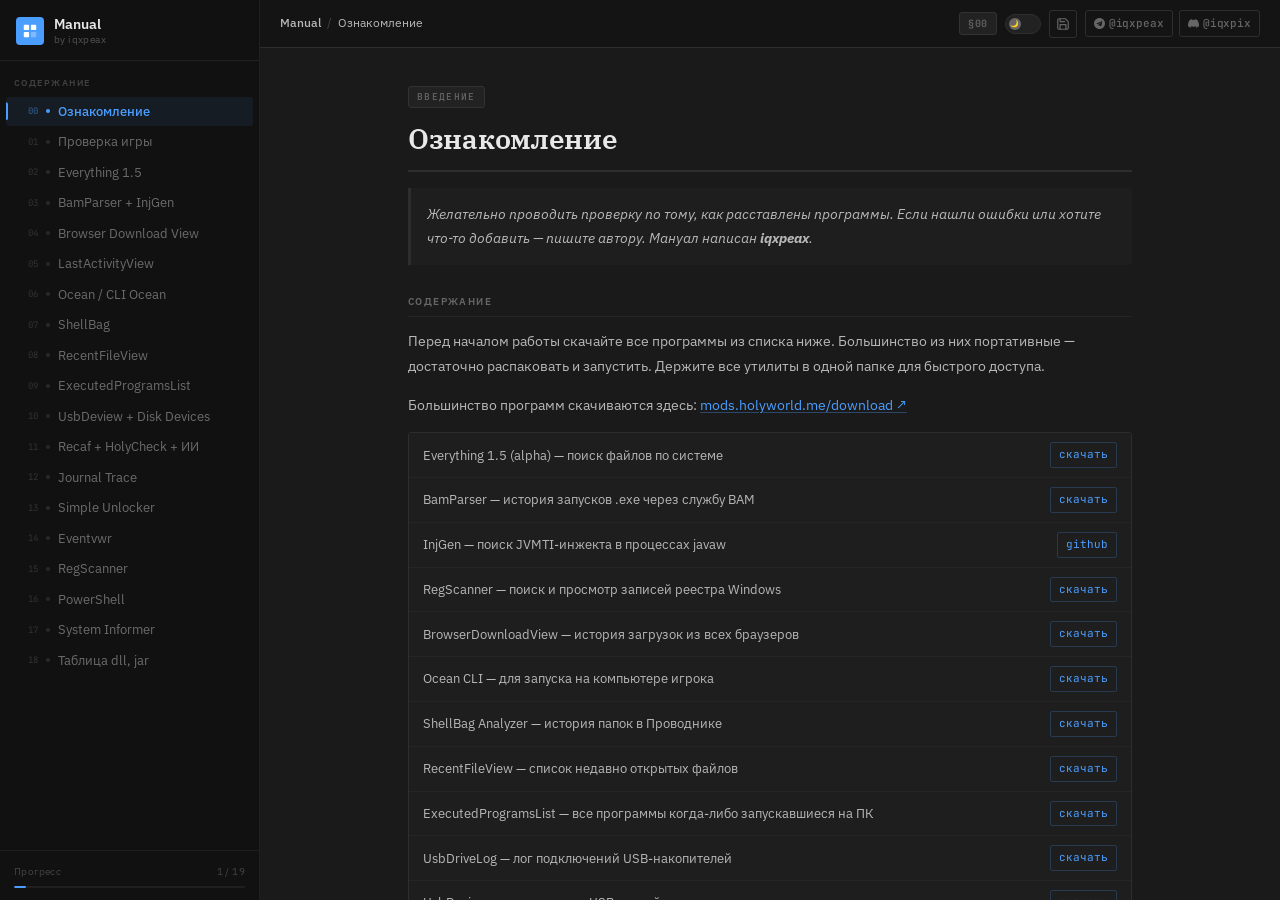
==== commit 61007c6b: "Add files via upload" ====
--- a/index.html
+++ b/index.html
@@ -4,10 +4,9 @@
   <meta charset="UTF-8"/>
   <meta name="viewport" content="width=device-width, initial-scale=1.0"/>
   <meta name="description" content="Manual by iqxpeax — руководство по проверке игроков на читы"/>
-  <meta name="author" content="iqxpeax"/>
   <title>Manual by iqxpeax</title>
 
-  <!-- Theme init before render to avoid flash -->
+  <!-- Apply theme before render to avoid flash -->
   <script>
     (function(){
       var t = localStorage.getItem('manual_theme');
@@ -17,7 +16,7 @@
 
   <link rel="stylesheet" href="./assets/css/general.css">
   <link rel="preconnect" href="https://fonts.googleapis.com">
-  <link href="https://fonts.googleapis.com/css2?family=Syne:wght@400;600;700;800&family=DM+Sans:ital,wght@0,300;0,400;0,500;1,300&display=swap" rel="stylesheet">
+  <link href="https://fonts.googleapis.com/css2?family=JetBrains+Mono:wght@400;500;600&family=IBM+Plex+Sans:ital,wght@0,300;0,400;0,500;0,600;1,400&family=IBM+Plex+Serif:wght@400;500;600&display=swap" rel="stylesheet">
 </head>
 <body>
 
@@ -25,23 +24,26 @@
 
 <div class="layout">
 
-  <!-- ── Sidebar (always dark) ── -->
+  <!-- ── Sidebar ── -->
   <aside class="sidebar" id="sidebar">
     <div class="sidebar-logo">
       <div class="logo-mark">
         <div class="logo-icon">
           <svg viewBox="0 0 18 18" fill="none" xmlns="http://www.w3.org/2000/svg">
-            <rect x="2"  y="2"  width="6" height="6" rx="1.5" fill="#ffffff"/>
-            <rect x="10" y="2"  width="6" height="6" rx="1.5" fill="#ffffff"/>
-            <rect x="2"  y="10" width="6" height="6" rx="1.5" fill="#ffffff"/>
-            <rect x="10" y="10" width="6" height="6" rx="1.5" fill="#ffffff" opacity=".35"/>
+            <rect x="2"  y="2"  width="6" height="6" rx="1" fill="#ffffff"/>
+            <rect x="10" y="2"  width="6" height="6" rx="1" fill="#ffffff"/>
+            <rect x="2"  y="10" width="6" height="6" rx="1" fill="#ffffff"/>
+            <rect x="10" y="10" width="6" height="6" rx="1" fill="#ffffff" opacity=".3"/>
           </svg>
         </div>
-        <span class="logo-text">Manual<span>By iqxpeax</span></span>
+        <span class="logo-text">
+          Manual
+          <span>by iqxpeax</span>
+        </span>
       </div>
     </div>
 
-    <div class="sidebar-section">Программы</div>
+    <div class="sidebar-section">Содержание</div>
     <nav class="sidebar-nav" id="sidebarNav"></nav>
 
     <div class="sidebar-footer">
@@ -59,36 +61,40 @@
   <main class="main">
     <div class="topbar">
 
-      <!-- Mobile menu toggle -->
       <button class="menu-toggle" onclick="toggleSidebar()" aria-label="Меню">
-        <svg width="20" height="20" viewBox="0 0 20 20" fill="none">
-          <rect x="2" y="5"   width="16" height="1.8" rx=".9" fill="currentColor"/>
-          <rect x="2" y="9.1" width="16" height="1.8" rx=".9" fill="currentColor"/>
-          <rect x="2" y="13.2" width="16" height="1.8" rx=".9" fill="currentColor"/>
+        <svg width="18" height="18" viewBox="0 0 18 18" fill="none">
+          <rect x="2" y="4"   width="14" height="1.5" rx=".75" fill="currentColor"/>
+          <rect x="2" y="8.3" width="14" height="1.5" rx=".75" fill="currentColor"/>
+          <rect x="2" y="12.5" width="14" height="1.5" rx=".75" fill="currentColor"/>
         </svg>
       </button>
 
-      <!-- Breadcrumb -->
       <div class="breadcrumb">
         <span class="breadcrumb-root">Manual</span>
-        <span class="breadcrumb-sep">›</span>
+        <span class="breadcrumb-sep">/</span>
         <span id="breadcrumbCurrent">Ознакомление</span>
       </div>
 
-      <!-- Right side controls -->
       <div class="topbar-right">
-        <span class="chapter-badge" id="chapterBadge">Ch. 01</span>
+
+        <span class="chapter-badge" id="chapterBadge">§00</span>
 
         <!-- Theme toggle -->
-        <button class="theme-toggle" onclick="toggleTheme()" title="Сменить тему" aria-label="Сменить тему">
+        <button class="theme-toggle" onclick="toggleTheme()" title="Переключить тему" aria-label="Тема">
           <span class="theme-toggle-knob">
             <span class="theme-icon-dark">🌙</span>
             <span class="theme-icon-light">☀️</span>
           </span>
         </button>
 
-        <!-- Save button -->
-        <button class="save-btn" onclick="saveProgress()" title="Сохранить прогресс">💾</button>
+        <!-- Save -->
+        <button class="save-btn" onclick="saveProgress()" title="Сохранить прогресс" aria-label="Сохранить">
+          <svg width="14" height="14" viewBox="0 0 24 24" fill="none" stroke="currentColor" stroke-width="2" stroke-linecap="round" stroke-linejoin="round">
+            <path d="M19 21H5a2 2 0 0 1-2-2V5a2 2 0 0 1 2-2h11l5 5v11a2 2 0 0 1-2 2z"/>
+            <polyline points="17 21 17 13 7 13 7 21"/>
+            <polyline points="7 3 7 8 15 8"/>
+          </svg>
+        </button>
 
         <!-- Socials -->
         <div class="socials-wrap">
@@ -101,13 +107,13 @@
             @iqxpix
           </a>
         </div>
+
       </div>
     </div>
 
     <!-- Save notification -->
     <div class="save-toast" id="saveToast">✓ Прогресс сохранён</div>
 
-    <!-- Content -->
     <div class="content-scroll">
       <div id="pagesContainer"></div>
     </div>
@@ -115,7 +121,6 @@
 
 </div>
 
-<!-- images.js MUST load before general.js -->
 <script src="./assets/js/images.js"></script>
 <script src="./assets/js/general.js"></script>
 <script src="./assets/js/save.js"></script>
--- a/assets/css/general.css
+++ b/assets/css/general.css
@@ -1,106 +1,132 @@
-@import url('https://fonts.googleapis.com/css2?family=Syne:wght@400;600;700;800&family=DM+Sans:ital,wght@0,300;0,400;0,500;1,300&display=swap');
+/* ============================================================
+   MANUAL by iqxpeax — Documentation Style
+   Dark mode default / Light mode toggle
+   ============================================================ */
+
+@import url('https://fonts.googleapis.com/css2?family=JetBrains+Mono:wght@400;500;600&family=IBM+Plex+Sans:ital,wght@0,300;0,400;0,500;0,600;1,400&family=IBM+Plex+Serif:wght@400;500;600&display=swap');
 
 *, *::before, *::after { box-sizing: border-box; margin: 0; padding: 0; }
 
-/* ══════════════════════════════════════
+/* ────────────────────────────────────
    DARK THEME (default)
-══════════════════════════════════════ */
+──────────────────────────────────── */
 :root {
-  --bg:             #0d0f14;
-  --page-bg:        #111318;
-  --sidebar-bg:     #0a0c10;
-  --sidebar-border: #1e2130;
-  --accent:         #2563eb;
-  --accent-dim:     rgba(37,99,235,0.12);
-  --accent-glow:    rgba(37,99,235,0.25);
-  --accent-hover:   #1d4ed8;
-  --accent-soft:    #60a5fa;
-
-  --text-primary:   #f0f2f7;
-  --text-muted:     #4a5168;
-  --text-mid:       #7a84a0;
-  --text-body:      #9aa0b8;
-
-  --item-hover:     rgba(255,255,255,0.04);
-  --card-bg:        #13161f;
-  --card-border:    #1e2130;
-  --tag-bg:         rgba(37,99,235,0.10);
-
-  --code-bg:        #090b10;
-  --code-border:    #1a1f30;
-  --code-text:      #7dd3fc;
-  --code-accent:    #60a5fa;
-
-  --nav-active-bg:  rgba(37,99,235,0.12);
-  --nav-active-clr: #60a5fa;
-
-  --sidebar-w:      272px;
-  --topbar-h:       58px;
-  --radius:         10px;
-  --radius-sm:      7px;
-
-  --shadow:         0 4px 24px rgba(0,0,0,0.35);
-  --shadow-sm:      0 1px 4px rgba(0,0,0,0.25);
-}
-
-/* ══════════════════════════════════════
+  --bg:           #1a1a1a;
+  --bg-alt:       #141414;
+  --sidebar-bg:   #111111;
+  --sidebar-w:    260px;
+  --topbar-h:     48px;
+
+  --border:       #2e2e2e;
+  --border-soft:  #252525;
+
+  --accent:       #4a9eff;
+  --accent-dim:   rgba(74,158,255,0.1);
+  --accent-hover: #6eb0ff;
+
+  --text-h:       #e8e8e8;
+  --text-body:    #b8b8b8;
+  --text-muted:   #666666;
+  --text-faint:   #444444;
+
+  --code-bg:      #0d0d0d;
+  --code-border:  #2a2a2a;
+  --code-text:    #7ec8e3;
+  --code-ln:      #3a3a3a;
+
+  --callout-bg:   #1e1e1e;
+  --warn-border:  #c8842a;
+  --warn-bg:      rgba(200,132,42,0.08);
+  --danger-border:#c84a4a;
+  --danger-bg:    rgba(200,74,74,0.08);
+  --info-border:  #4a9eff;
+  --info-bg:      rgba(74,158,255,0.06);
+  --tip-border:   #4aad6e;
+  --tip-bg:       rgba(74,173,110,0.07);
+
+  --tag-bg:       #222;
+  --tag-border:   #333;
+  --tag-text:     #888;
+
+  --step-num:     #4a9eff;
+
+  --nav-active:   #4a9eff;
+  --nav-hover-bg: rgba(255,255,255,0.04);
+  --nav-active-bg:rgba(74,158,255,0.08);
+
+  --shadow:       0 1px 0 var(--border);
+}
+
+/* ────────────────────────────────────
    LIGHT THEME
-══════════════════════════════════════ */
+──────────────────────────────────── */
 [data-theme="light"] {
-  --bg:             #f1f4f9;
-  --page-bg:        #ffffff;
-  --sidebar-bg:     #1a1d2e;
-  --sidebar-border: #e2e6f0;
-  --accent:         #2563eb;
-  --accent-dim:     rgba(37,99,235,0.08);
-  --accent-glow:    rgba(37,99,235,0.18);
-  --accent-hover:   #1d4ed8;
-  --accent-soft:    #2563eb;
-
-  --text-primary:   #111827;
-  --text-muted:     #6b7280;
-  --text-mid:       #374151;
-  --text-body:      #4b5563;
-
-  --item-hover:     rgba(37,99,235,0.05);
-  --card-bg:        #ffffff;
-  --card-border:    #e5e7eb;
-  --tag-bg:         rgba(37,99,235,0.07);
-
-  --code-bg:        #0f172a;
-  --code-border:    #1e293b;
-  --code-text:      #93c5fd;
-  --code-accent:    #60a5fa;
-
-  --nav-active-bg:  rgba(37,99,235,0.10);
-  --nav-active-clr: #2563eb;
-
-  --shadow:         0 4px 20px rgba(0,0,0,0.08);
-  --shadow-sm:      0 1px 3px rgba(0,0,0,0.06);
-}
-
-/* ══════════════════════════════════════
+  --bg:           #fafafa;
+  --bg-alt:       #f5f5f5;
+  --sidebar-bg:   #1a1a2e;
+  --border:       #e0e0e0;
+  --border-soft:  #ebebeb;
+
+  --accent:       #1a6fc4;
+  --accent-dim:   rgba(26,111,196,0.08);
+  --accent-hover: #1558a0;
+
+  --text-h:       #1a1a1a;
+  --text-body:    #333333;
+  --text-muted:   #777777;
+  --text-faint:   #aaaaaa;
+
+  --code-bg:      #111111;
+  --code-border:  #2a2a2a;
+  --code-text:    #7ec8e3;
+  --code-ln:      #2a2a2a;
+
+  --callout-bg:   #ffffff;
+  --warn-border:  #d97706;
+  --warn-bg:      #fffbeb;
+  --danger-border:#dc2626;
+  --danger-bg:    #fff5f5;
+  --info-border:  #1a6fc4;
+  --info-bg:      #eff6ff;
+  --tip-border:   #16a34a;
+  --tip-bg:       #f0fdf4;
+
+  --tag-bg:       #f0f0f0;
+  --tag-border:   #e0e0e0;
+  --tag-text:     #555555;
+
+  --step-num:     #1a6fc4;
+
+  --nav-active:   #60a5fa;
+  --nav-hover-bg: rgba(255,255,255,0.06);
+  --nav-active-bg:rgba(96,165,250,0.12);
+
+  --shadow:       0 1px 0 var(--border);
+}
+
+/* ────────────────────────────────────
    BASE
-══════════════════════════════════════ */
+──────────────────────────────────── */
 html, body {
   height: 100%;
   background: var(--bg);
-  color: var(--text-primary);
-  font-family: 'DM Sans', sans-serif;
-  font-size: 15px;
+  color: var(--text-body);
+  font-family: 'IBM Plex Sans', system-ui, sans-serif;
+  font-size: 14px;
+  line-height: 1.7;
   overflow: hidden;
   -webkit-font-smoothing: antialiased;
-  transition: background 0.3s, color 0.3s;
-}
-
-/* ══════════════════════════════════════
+  transition: background 0.2s, color 0.2s;
+}
+
+/* ────────────────────────────────────
    LAYOUT
-══════════════════════════════════════ */
+──────────────────────────────────── */
 .layout { display: flex; height: 100vh; }
 
-/* ══════════════════════════════════════
-   SIDEBAR
-══════════════════════════════════════ */
+/* ════════════════════════════════════
+   SIDEBAR — always dark
+════════════════════════════════════ */
 .sidebar {
   width: var(--sidebar-w);
   min-width: var(--sidebar-w);
@@ -112,66 +138,54 @@
   overflow: hidden;
   position: relative;
   z-index: 20;
-  transition: transform 0.35s cubic-bezier(.77,0,.18,1);
-  box-shadow: 2px 0 20px rgba(0,0,0,0.3);
-}
-
-/* accent top line */
-.sidebar::before {
-  content: '';
-  position: absolute;
-  top: 0; left: 0; right: 0;
-  height: 2px;
-  background: linear-gradient(90deg, transparent, var(--accent), transparent);
-  opacity: 0.7;
+  transition: transform 0.3s ease;
 }
 
 /* ── Logo ── */
 .sidebar-logo {
-  padding: 22px 18px 18px;
+  padding: 16px 16px 14px;
   border-bottom: 1px solid rgba(255,255,255,0.07);
   flex-shrink: 0;
 }
 
-.logo-mark { display: flex; align-items: center; gap: 11px; }
+.logo-mark { display: flex; align-items: center; gap: 10px; }
 
 .logo-icon {
-  width: 34px; height: 34px;
+  width: 28px; height: 28px;
   background: var(--accent);
-  border-radius: var(--radius-sm);
+  border-radius: 4px;
   display: flex; align-items: center; justify-content: center;
   flex-shrink: 0;
-  box-shadow: 0 2px 12px var(--accent-glow);
-}
-
-.logo-icon svg { width: 18px; height: 18px; }
+}
+
+.logo-icon svg { width: 16px; height: 16px; }
 
 .logo-text {
-  font-family: 'Syne', sans-serif;
-  font-weight: 800;
-  font-size: 15.5px;
-  letter-spacing: -0.02em;
-  color: #ffffff;
-  line-height: 1.2;
+  font-family: 'IBM Plex Sans', sans-serif;
+  font-weight: 600;
+  font-size: 13.5px;
+  color: #e8e8e8;
+  line-height: 1.25;
+  letter-spacing: 0;
 }
 
 .logo-text span {
   display: block;
   font-size: 10px;
   font-weight: 400;
-  color: rgba(255,255,255,0.35);
-  letter-spacing: 0.06em;
+  color: rgba(255,255,255,0.28);
+  letter-spacing: 0.04em;
   margin-top: 1px;
 }
 
 /* ── Section label ── */
 .sidebar-section {
   padding: 14px 14px 4px;
-  font-size: 9.5px;
-  font-weight: 700;
-  letter-spacing: 0.14em;
+  font-size: 9px;
+  font-weight: 600;
+  letter-spacing: 0.16em;
   text-transform: uppercase;
-  color: rgba(255,255,255,0.25);
+  color: rgba(255,255,255,0.2);
   flex-shrink: 0;
 }
 
@@ -179,39 +193,39 @@
 .sidebar-nav {
   flex: 1;
   overflow-y: auto;
-  padding: 4px 8px 16px;
+  padding: 2px 6px 16px;
   scrollbar-width: thin;
-  scrollbar-color: rgba(255,255,255,0.08) transparent;
+  scrollbar-color: rgba(255,255,255,0.06) transparent;
 }
 
 .sidebar-nav::-webkit-scrollbar { width: 3px; }
-.sidebar-nav::-webkit-scrollbar-thumb { background: rgba(255,255,255,0.08); border-radius: 3px; }
+.sidebar-nav::-webkit-scrollbar-thumb { background: rgba(255,255,255,0.06); }
 
 .nav-item {
   display: flex;
   align-items: center;
-  gap: 10px;
-  padding: 8px 10px;
-  border-radius: var(--radius-sm);
+  gap: 8px;
+  padding: 6px 10px;
+  border-radius: 3px;
   cursor: pointer;
-  color: rgba(255,255,255,0.45);
-  font-size: 13px;
+  color: rgba(255,255,255,0.38);
+  font-size: 12.5px;
   font-weight: 400;
-  transition: background 0.15s, color 0.15s, transform 0.12s;
+  transition: background 0.12s, color 0.12s;
   position: relative;
   user-select: none;
   margin-bottom: 1px;
+  line-height: 1.4;
 }
 
 .nav-item:hover {
-  background: var(--item-hover);
-  color: rgba(255,255,255,0.85);
-  transform: translateX(3px);
+  background: var(--nav-hover-bg);
+  color: rgba(255,255,255,0.75);
 }
 
 .nav-item.active {
   background: var(--nav-active-bg);
-  color: var(--nav-active-clr);
+  color: var(--nav-active);
   font-weight: 500;
 }
 
@@ -220,118 +234,116 @@
   position: absolute;
   left: 0; top: 50%;
   transform: translateY(-50%);
-  width: 3px; height: 55%;
-  background: var(--accent);
-  border-radius: 0 3px 3px 0;
-  box-shadow: 0 0 8px var(--accent-glow);
+  width: 2px; height: 60%;
+  background: var(--nav-active);
+  border-radius: 0 2px 2px 0;
 }
 
 .nav-num {
-  font-family: 'DM Sans', sans-serif;
+  font-family: 'JetBrains Mono', monospace;
   font-size: 9px;
-  font-weight: 600;
-  color: rgba(255,255,255,0.18);
-  min-width: 20px;
+  color: rgba(255,255,255,0.14);
+  min-width: 22px;
   text-align: right;
   flex-shrink: 0;
-  font-variant-numeric: tabular-nums;
-}
-
-.nav-item.active .nav-num { color: rgba(96,165,250,0.5); }
-.nav-item:hover .nav-num  { color: rgba(255,255,255,0.35); }
+  letter-spacing: 0.02em;
+}
+
+.nav-item.active .nav-num { color: rgba(74,158,255,0.45); }
+.nav-item:hover  .nav-num  { color: rgba(255,255,255,0.3); }
 
 .nav-dot {
-  width: 5px; height: 5px;
+  width: 4px; height: 4px;
   border-radius: 50%;
   background: rgba(255,255,255,0.1);
   flex-shrink: 0;
-  transition: background 0.15s;
-}
-
-.nav-item.active .nav-dot { background: var(--accent); box-shadow: 0 0 6px var(--accent-glow); }
-.nav-item:hover  .nav-dot { background: rgba(255,255,255,0.3); }
-.nav-item.visited .nav-dot { background: rgba(37,99,235,0.4); }
+  transition: background 0.12s;
+}
+
+.nav-item.active .nav-dot { background: var(--nav-active); }
+.nav-item.visited .nav-dot { background: rgba(74,158,255,0.35); }
+.nav-item:hover  .nav-dot  { background: rgba(255,255,255,0.25); }
 
 /* ── Footer ── */
 .sidebar-footer {
-  padding: 14px 18px;
+  padding: 12px 14px;
   border-top: 1px solid rgba(255,255,255,0.06);
   flex-shrink: 0;
-  background: rgba(0,0,0,0.15);
 }
 
 .progress-label {
-  font-size: 10.5px;
-  color: rgba(255,255,255,0.3);
   display: flex;
   justify-content: space-between;
-  margin-bottom: 7px;
+  font-size: 10px;
+  color: rgba(255,255,255,0.22);
+  margin-bottom: 6px;
+  letter-spacing: 0.04em;
 }
 
 .progress-bar {
-  width: 100%; height: 3px;
-  background: rgba(255,255,255,0.08);
-  border-radius: 3px;
+  width: 100%; height: 2px;
+  background: rgba(255,255,255,0.06);
+  border-radius: 2px;
   overflow: hidden;
 }
 
 .progress-fill {
   height: 100%;
-  background: linear-gradient(90deg, var(--accent), var(--accent-soft));
-  border-radius: 3px;
+  background: var(--accent);
+  border-radius: 2px;
   transition: width 0.4s ease;
 }
 
-/* ══════════════════════════════════════
+/* ════════════════════════════════════
    MAIN
-══════════════════════════════════════ */
+════════════════════════════════════ */
 .main {
   flex: 1;
   display: flex;
   flex-direction: column;
   overflow: hidden;
   background: var(--bg);
-  transition: background 0.3s;
+  transition: background 0.2s;
 }
 
 /* ── Topbar ── */
 .topbar {
   height: var(--topbar-h);
-  background: var(--page-bg);
-  border-bottom: 1px solid var(--card-border);
+  background: var(--bg-alt);
+  border-bottom: 1px solid var(--border);
   display: flex;
   align-items: center;
-  padding: 0 24px;
-  gap: 12px;
+  padding: 0 20px;
+  gap: 10px;
   flex-shrink: 0;
-  box-shadow: var(--shadow-sm);
-  transition: background 0.3s, border-color 0.3s;
+  box-shadow: var(--shadow);
+  transition: background 0.2s, border-color 0.2s;
 }
 
 .menu-toggle {
   display: none;
   background: none;
   border: none;
-  color: var(--text-mid);
+  color: var(--text-muted);
   cursor: pointer;
-  padding: 6px;
-  border-radius: var(--radius-sm);
-  transition: background 0.15s;
-}
-
-.menu-toggle:hover { background: var(--card-bg); }
+  padding: 5px;
+  border-radius: 3px;
+}
+
+.menu-toggle:hover { background: var(--border); }
 
 .breadcrumb {
   display: flex;
   align-items: center;
-  gap: 7px;
-  font-size: 13px;
+  gap: 6px;
+  font-size: 12px;
   color: var(--text-muted);
-}
-
-.breadcrumb-root { font-weight: 600; color: var(--text-mid); }
-.breadcrumb-sep  { opacity: 0.35; }
-.breadcrumb span:last-child { color: var(--text-primary); font-weight: 500; }
+  font-family: 'IBM Plex Sans', sans-serif;
+}
+
+.breadcrumb-root { font-weight: 500; color: var(--text-body); }
+.breadcrumb-sep  { color: var(--text-faint); }
+.breadcrumb span:last-child { color: var(--text-body); }
 
 .topbar-right {
   margin-left: auto;
@@ -340,45 +352,46 @@
   gap: 8px;
 }
 
+/* chapter badge — plain text style */
 .chapter-badge {
+  font-family: 'JetBrains Mono', monospace;
+  font-size: 10px;
+  font-weight: 500;
+  color: var(--text-muted);
   background: var(--tag-bg);
-  border: 1px solid rgba(37,99,235,0.22);
-  color: var(--accent-soft);
-  font-size: 10.5px;
-  font-weight: 700;
-  font-family: 'Syne', sans-serif;
-  padding: 4px 11px;
-  border-radius: 20px;
-  letter-spacing: 0.05em;
+  border: 1px solid var(--tag-border);
+  padding: 2px 8px;
+  border-radius: 3px;
+  letter-spacing: 0.04em;
   white-space: nowrap;
 }
 
-/* ── Theme toggle ── */
+/* ── Theme toggle — minimal switch ── */
 .theme-toggle {
-  width: 38px; height: 22px;
-  background: rgba(255,255,255,0.08);
-  border: 1px solid rgba(255,255,255,0.12);
+  width: 36px; height: 20px;
+  background: rgba(255,255,255,0.06);
+  border: 1px solid var(--border);
   border-radius: 20px;
   cursor: pointer;
   position: relative;
-  transition: background 0.25s, border-color 0.25s;
+  transition: background 0.2s;
   flex-shrink: 0;
 }
 
 [data-theme="light"] .theme-toggle {
-  background: rgba(37,99,235,0.12);
-  border-color: rgba(37,99,235,0.25);
+  background: rgba(26,111,196,0.12);
+  border-color: rgba(26,111,196,0.3);
 }
 
 .theme-toggle-knob {
   position: absolute;
   top: 3px; left: 3px;
-  width: 14px; height: 14px;
+  width: 12px; height: 12px;
   border-radius: 50%;
-  background: #ffffff;
-  transition: transform 0.25s cubic-bezier(.4,0,.2,1), background 0.25s;
+  background: var(--text-muted);
+  transition: transform 0.22s ease, background 0.22s;
+  font-size: 7px;
   display: flex; align-items: center; justify-content: center;
-  font-size: 8px;
 }
 
 [data-theme="light"] .theme-toggle-knob {
@@ -386,208 +399,203 @@
   background: var(--accent);
 }
 
-.theme-icon-dark  { display: inline; }
+.theme-icon-dark  { display: block; }
 .theme-icon-light { display: none; }
-
 [data-theme="light"] .theme-icon-dark  { display: none; }
-[data-theme="light"] .theme-icon-light { display: inline; }
+[data-theme="light"] .theme-icon-light { display: block; }
 
 /* ── Save button ── */
 .save-btn {
-  width: 32px; height: 32px;
-  background: var(--tag-bg);
-  border: 1px solid rgba(37,99,235,0.2);
-  color: var(--accent-soft);
-  font-size: 14px;
-  border-radius: var(--radius-sm);
+  width: 28px; height: 28px;
+  background: none;
+  border: 1px solid var(--border);
+  color: var(--text-muted);
+  font-size: 12px;
+  border-radius: 3px;
   cursor: pointer;
   display: flex; align-items: center; justify-content: center;
-  transition: background 0.15s;
+  transition: border-color 0.12s, color 0.12s;
   flex-shrink: 0;
 }
 
-.save-btn:hover { background: var(--accent-dim); }
-
-/* ── Socials ── */
+.save-btn:hover { border-color: var(--accent); color: var(--accent); }
+
+/* ── Socials — plain links ── */
 .socials-wrap { display: flex; align-items: center; gap: 6px; }
 
 .soc-btn {
   display: inline-flex;
   align-items: center;
-  gap: 5px;
-  padding: 4px 11px;
-  border-radius: 20px;
-  font-family: 'Syne', sans-serif;
-  font-size: 10.5px;
-  font-weight: 700;
-  letter-spacing: 0.04em;
+  gap: 4px;
+  padding: 3px 8px;
+  border-radius: 3px;
+  font-size: 11px;
+  font-weight: 500;
   text-decoration: none;
-  border: 1px solid;
-  transition: all 0.15s;
+  border: 1px solid var(--border);
+  color: var(--text-muted);
+  transition: color 0.12s, border-color 0.12s;
   white-space: nowrap;
-}
-
-.soc-btn svg { width: 12px; height: 12px; flex-shrink: 0; }
-
-.soc-tg { background: rgba(14,165,233,0.08); border-color: rgba(14,165,233,0.22); color: #38bdf8; }
-.soc-tg:hover { background: rgba(14,165,233,0.16); border-color: #38bdf8; }
-
-.soc-dc { background: rgba(99,102,241,0.08); border-color: rgba(99,102,241,0.22); color: #a5b4fc; }
-.soc-dc:hover { background: rgba(99,102,241,0.16); border-color: #818cf8; }
+  font-family: 'JetBrains Mono', monospace;
+  letter-spacing: -0.01em;
+}
+
+.soc-btn svg { width: 11px; height: 11px; flex-shrink: 0; }
+.soc-tg:hover { color: #38bdf8; border-color: #38bdf8; }
+.soc-dc:hover { color: #818cf8; border-color: #818cf8; }
 
 /* ── Save toast ── */
 .save-toast {
   position: fixed;
-  bottom: 26px; right: 26px;
+  bottom: 20px; right: 20px;
   background: var(--accent);
   color: #fff;
-  font-family: 'Syne', sans-serif;
-  font-weight: 700;
-  font-size: 12px;
-  letter-spacing: 0.05em;
-  padding: 9px 20px;
-  border-radius: 20px;
-  box-shadow: 0 4px 16px var(--accent-glow);
+  font-family: 'JetBrains Mono', monospace;
+  font-size: 11px;
+  padding: 7px 14px;
+  border-radius: 3px;
   opacity: 0;
-  transform: translateY(10px);
-  transition: opacity 0.22s, transform 0.22s;
+  transform: translateY(8px);
+  transition: opacity 0.2s, transform 0.2s;
   pointer-events: none;
   z-index: 999;
 }
 
 .save-toast.show { opacity: 1; transform: translateY(0); }
 
-/* ══════════════════════════════════════
+/* ════════════════════════════════════
    CONTENT SCROLL
-══════════════════════════════════════ */
+════════════════════════════════════ */
 .content-scroll {
   flex: 1;
   overflow-y: auto;
   background: var(--bg);
   scrollbar-width: thin;
-  scrollbar-color: var(--card-border) transparent;
-  transition: background 0.3s;
-}
-
-.content-scroll::-webkit-scrollbar { width: 4px; }
-.content-scroll::-webkit-scrollbar-thumb { background: var(--card-border); border-radius: 4px; }
-
-/* ══════════════════════════════════════
-   PAGES
-══════════════════════════════════════ */
+  scrollbar-color: var(--border) transparent;
+  transition: background 0.2s;
+}
+
+.content-scroll::-webkit-scrollbar { width: 5px; }
+.content-scroll::-webkit-scrollbar-thumb { background: var(--border); border-radius: 2px; }
+
+/* ════════════════════════════════════
+   PAGE
+════════════════════════════════════ */
 .page {
   display: none;
-  max-width: 860px;
+  max-width: 820px;
   margin: 0 auto;
-  padding: 44px 52px 68px;
-  animation: pageIn 0.26s cubic-bezier(.4,0,.2,1);
-}
-
-/* Light theme: page as white card */
-[data-theme="light"] .page.active {
-  background: #ffffff;
-  border-radius: 14px;
-  margin: 18px auto;
-  box-shadow: 0 1px 3px rgba(0,0,0,0.06), 0 4px 20px rgba(0,0,0,0.05);
-  border: 1px solid #e5e7eb;
+  padding: 36px 48px 72px;
+  animation: fadeIn 0.18s ease;
 }
 
 .page.active { display: block; }
 
-@keyframes pageIn {
-  from { opacity: 0; transform: translateY(12px); }
-  to   { opacity: 1; transform: translateY(0); }
+@keyframes fadeIn {
+  from { opacity: 0; }
+  to   { opacity: 1; }
 }
 
 /* ── Page header ── */
 .page-tag {
-  display: inline-flex;
-  align-items: center;
-  background: var(--tag-bg);
-  border: 1px solid rgba(37,99,235,0.18);
-  color: var(--accent-soft);
-  font-size: 10px;
-  font-family: 'Syne', sans-serif;
-  font-weight: 700;
-  letter-spacing: 0.12em;
-  text-transform: uppercase;
-  padding: 4px 13px;
-  border-radius: 20px;
-  margin-bottom: 20px;
-}
-
-.page h1 {
-  font-family: 'Syne', sans-serif;
-  font-size: 34px;
-  font-weight: 800;
-  letter-spacing: -0.03em;
-  line-height: 1.1;
-  margin-bottom: 16px;
-  color: var(--text-primary);
-  transition: color 0.3s;
-}
-
-.page h1 em { font-style: normal; color: var(--accent-soft); }
-
-.page-intro {
-  font-size: 15.5px;
-  line-height: 1.75;
-  color: var(--text-body);
-  margin-bottom: 38px;
-  font-weight: 300;
-  max-width: 620px;
-  transition: color 0.3s;
-}
-
-/* ── Divider ── */
-.divider {
-  height: 1px;
-  background: linear-gradient(90deg, var(--card-border) 60%, transparent);
-  margin-bottom: 36px;
-}
-
-/* ── Section title ── */
-.section-title {
-  font-family: 'Syne', sans-serif;
-  font-size: 10px;
-  font-weight: 700;
+  display: inline-block;
+  font-family: 'JetBrains Mono', monospace;
+  font-size: 9.5px;
+  font-weight: 500;
   letter-spacing: 0.14em;
   text-transform: uppercase;
   color: var(--text-muted);
-  margin-bottom: 16px;
-  margin-top: 28px;
+  background: var(--tag-bg);
+  border: 1px solid var(--tag-border);
+  padding: 2px 8px;
+  border-radius: 3px;
+  margin-bottom: 14px;
+}
+
+/* chapter number — like real manuals */
+.chapter-num {
+  font-family: 'JetBrains Mono', monospace;
+  font-size: 10px;
+  color: var(--text-faint);
+  margin-bottom: 6px;
+  letter-spacing: 0.08em;
+}
+
+.page h1 {
+  font-family: 'IBM Plex Serif', Georgia, serif;
+  font-size: 28px;
+  font-weight: 600;
+  letter-spacing: -0.01em;
+  line-height: 1.2;
+  color: var(--text-h);
+  margin-bottom: 12px;
+  padding-bottom: 14px;
+  border-bottom: 2px solid var(--border);
+  transition: color 0.2s, border-color 0.2s;
+}
+
+.page h1 em { font-style: normal; color: var(--accent); }
+
+.page-intro {
+  font-size: 14px;
+  line-height: 1.75;
+  color: var(--text-body);
+  margin: 16px 0 28px;
+  padding: 14px 16px;
+  background: var(--callout-bg);
+  border-left: 3px solid var(--border);
+  border-radius: 0 3px 3px 0;
+  font-style: italic;
+  transition: background 0.2s, border-color 0.2s;
+}
+
+/* ── Section titles ── */
+.section-title {
+  font-family: 'IBM Plex Sans', sans-serif;
+  font-size: 10px;
+  font-weight: 600;
+  letter-spacing: 0.14em;
+  text-transform: uppercase;
+  color: var(--text-muted);
+  margin: 28px 0 12px;
+  padding-bottom: 6px;
+  border-bottom: 1px solid var(--border-soft);
   display: flex;
   align-items: center;
-  gap: 10px;
-}
-
-.section-title::after {
-  content: '';
-  flex: 1;
-  height: 1px;
-  background: var(--card-border);
+  gap: 8px;
+}
+
+.section-title::after { display: none; }
+
+/* ── Divider ── */
+.divider {
+  border: none;
+  border-top: 1px solid var(--border);
+  margin: 24px 0 28px;
 }
 
 /* ── Content body ── */
 .content-body {
   color: var(--text-body);
-  line-height: 1.85;
-  font-size: 14.5px;
-  font-weight: 300;
-  transition: color 0.3s;
-}
-
-.content-body p { margin-bottom: 16px; }
-.content-body strong { color: var(--text-primary); font-weight: 500; }
+  line-height: 1.8;
+  font-size: 14px;
+  transition: color 0.2s;
+}
+
+.content-body p { margin-bottom: 14px; }
+.content-body strong { color: var(--text-h); font-weight: 600; }
 
 .content-body a {
-  color: var(--accent-soft);
-  text-decoration: none;
-  border-bottom: 1px solid rgba(37,99,235,0.3);
-  transition: opacity 0.15s;
-}
-
-.content-body a:hover { opacity: 0.75; }
+  color: var(--accent);
+  text-decoration: underline;
+  text-underline-offset: 2px;
+  text-decoration-color: rgba(74,158,255,0.35);
+  transition: text-decoration-color 0.12s;
+}
+
+.content-body a:hover {
+  text-decoration-color: var(--accent);
+}
 
 /* ── Images ── */
 .content-img {
@@ -595,371 +603,349 @@
   width: 100%;
   max-width: 720px;
   height: auto;
-  border-radius: var(--radius);
-  border: 1px solid var(--card-border);
+  border: 1px solid var(--border);
   margin: 16px 0 4px;
-  box-shadow: var(--shadow-sm);
+  border-radius: 3px;
 }
 
 .img-caption {
   font-size: 11.5px;
+  font-style: italic;
   color: var(--text-muted);
-  margin-bottom: 16px;
-  font-style: italic;
-}
-
-/* ══════════════════════════════════════
+  margin-bottom: 14px;
+  padding-left: 2px;
+}
+
+/* ════════════════════════════════════
    CODE BLOCK
-══════════════════════════════════════ */
+════════════════════════════════════ */
 .code-block {
   position: relative;
   background: var(--code-bg);
   border: 1px solid var(--code-border);
-  border-left: 3px solid var(--accent);
-  border-radius: 0 var(--radius) var(--radius) 0;
-  padding: 14px 14px 14px 18px;
-  margin: 10px 0 20px;
+  border-radius: 3px;
+  margin: 10px 0 18px;
   overflow: hidden;
 }
 
+/* top bar like a real terminal */
 .code-block::before {
-  content: '';
+  content: '$ ';
   position: absolute;
-  inset: 0;
-  background: linear-gradient(135deg, rgba(37,99,235,0.04), transparent 50%);
+  top: 10px; left: 14px;
+  font-family: 'JetBrains Mono', monospace;
+  font-size: 11px;
+  color: rgba(255,255,255,0.15);
   pointer-events: none;
 }
 
 .code-block pre {
-  font-family: 'DM Sans', monospace;
-  font-size: 12px;
-  line-height: 1.7;
+  font-family: 'JetBrains Mono', monospace;
+  font-size: 11.5px;
+  line-height: 1.65;
   color: var(--code-text);
   white-space: pre-wrap;
   word-break: break-all;
   margin: 0;
-  padding-right: 96px;
+  padding: 10px 90px 10px 30px;
 }
 
 .copy-btn {
   position: absolute;
-  top: 10px; right: 10px;
-  display: inline-flex;
-  align-items: center;
-  gap: 4px;
-  background: var(--accent);
-  border: none;
-  color: #fff;
-  font-family: 'Syne', sans-serif;
+  top: 7px; right: 8px;
+  background: rgba(255,255,255,0.06);
+  border: 1px solid rgba(255,255,255,0.1);
+  color: rgba(255,255,255,0.45);
+  font-family: 'JetBrains Mono', monospace;
   font-size: 9.5px;
-  font-weight: 800;
-  letter-spacing: 0.08em;
-  text-transform: uppercase;
-  padding: 5px 12px;
-  border-radius: 20px;
+  font-weight: 500;
+  letter-spacing: 0.04em;
+  padding: 3px 10px;
+  border-radius: 2px;
   cursor: pointer;
-  box-shadow: 0 2px 8px var(--accent-glow);
-  transition: background 0.15s, transform 0.1s;
+  transition: background 0.12s, color 0.12s;
   white-space: nowrap;
   z-index: 1;
 }
 
-.copy-btn::before { content: '⧉'; font-size: 10px; }
-.copy-btn:hover { background: var(--accent-hover); transform: translateY(-1px); }
-.copy-btn:active { transform: translateY(0); }
-.copy-btn.copied { background: #16a34a; box-shadow: 0 2px 8px rgba(22,163,74,0.3); }
-
-/* ══════════════════════════════════════
-   CALLOUT
-══════════════════════════════════════ */
+.copy-btn::before { content: ''; }
+.copy-btn:hover { background: rgba(255,255,255,0.1); color: rgba(255,255,255,0.8); }
+.copy-btn.copied { background: rgba(74,173,110,0.15); color: #4aad6e; border-color: rgba(74,173,110,0.3); }
+
+/* ════════════════════════════════════
+   CALLOUTS
+════════════════════════════════════ */
 .callout {
-  background: var(--card-bg);
-  border: 1px solid var(--card-border);
-  border-left: 3px solid var(--accent);
-  border-radius: 0 var(--radius) var(--radius) 0;
-  padding: 16px 20px;
-  margin: 22px 0;
-  font-size: 14px;
+  padding: 12px 16px;
+  margin: 16px 0;
+  border-left: 3px solid;
+  border-radius: 0 3px 3px 0;
+  font-size: 13.5px;
+  line-height: 1.7;
+  transition: background 0.2s;
+}
+
+/* info (default) */
+.callout {
+  background: var(--info-bg);
+  border-color: var(--info-border);
   color: var(--text-body);
-  line-height: 1.72;
-  position: relative;
-  overflow: hidden;
-  transition: background 0.3s, border-color 0.3s;
-}
-
-.callout::before {
-  content: '';
-  position: absolute;
-  inset: 0;
-  background: linear-gradient(135deg, rgba(37,99,235,0.04), transparent 60%);
-  pointer-events: none;
 }
 
 .callout strong {
-  color: var(--accent-soft);
   display: block;
-  margin-bottom: 4px;
-  font-size: 10px;
-  letter-spacing: 0.1em;
-  text-transform: uppercase;
-  font-family: 'Syne', sans-serif;
-}
-
-.callout-link {
-  display: inline-flex;
-  align-items: center;
-  gap: 5px;
-  margin-top: 10px;
-  color: var(--accent-soft);
-  font-size: 12px;
-  font-family: 'Syne', sans-serif;
-  font-weight: 700;
-  text-decoration: none;
-  border: 1px solid rgba(37,99,235,0.28);
-  padding: 4px 13px;
-  border-radius: 20px;
-  transition: background 0.15s, color 0.15s;
-}
-
-.callout-link:hover {
-  background: var(--accent);
-  color: #fff;
-  border-color: var(--accent);
-}
-
-/* ══════════════════════════════════════
-   PLAIN LIST
-══════════════════════════════════════ */
-.plain-list {
-  list-style: none;
-  margin: 10px 0 18px;
-  display: flex;
-  flex-direction: column;
-  gap: 9px;
-}
-
-.plain-list li {
-  color: var(--text-body);
-  font-size: 14.5px;
-  line-height: 1.7;
-  padding-left: 18px;
-  position: relative;
-  transition: color 0.3s;
-}
-
-.plain-list li::before {
-  content: '›';
-  position: absolute;
-  left: 0;
-  color: var(--accent-soft);
-  font-weight: 700;
-  font-size: 16px;
-  line-height: 1.5;
-}
-
-/* ══════════════════════════════════════
-   LINK LIST
-══════════════════════════════════════ */
-.link-list {
-  list-style: none;
-  margin: 14px 0 22px;
-  display: flex;
-  flex-direction: column;
-  gap: 4px;
-}
-
-.link-list li {
-  display: flex;
-  align-items: center;
-  justify-content: space-between;
-  background: var(--card-bg);
-  border: 1px solid var(--card-border);
-  border-radius: var(--radius-sm);
-  padding: 10px 14px;
-  font-size: 13.5px;
-  transition: border-color 0.15s, background 0.15s;
-}
-
-.link-list li:hover {
-  border-color: rgba(37,99,235,0.3);
-  background: var(--accent-dim);
-}
-
-.link-list li span { color: var(--text-primary); font-weight: 500; font-size: 13px; }
-
-.link-list li a {
-  color: var(--accent-soft);
-  text-decoration: none;
-  font-size: 11.5px;
-  font-family: 'Syne', sans-serif;
-  font-weight: 700;
-  letter-spacing: 0.04em;
-  padding: 3px 11px;
-  border: 1px solid rgba(37,99,235,0.22);
-  border-radius: 20px;
-  background: var(--accent-dim);
-  transition: background 0.15s, color 0.15s;
-  white-space: nowrap;
-}
-
-.link-list li a:hover { background: var(--accent); color: #fff; border-color: var(--accent); }
-
-/* ══════════════════════════════════════
-   INLINE CODE
-══════════════════════════════════════ */
-code {
-  font-family: 'DM Sans', monospace;
-  background: var(--accent-dim);
-  border: 1px solid rgba(37,99,235,0.18);
-  color: var(--accent-soft);
-  font-size: 12.5px;
-  padding: 2px 7px;
-  border-radius: 4px;
-}
-
-/* ══════════════════════════════════════
-   STEPS
-══════════════════════════════════════ */
-.steps {
-  counter-reset: step-c;
-  list-style: none;
-  margin: 14px 0 24px;
-  display: flex;
-  flex-direction: column;
-  gap: 8px;
-}
-
-.steps li {
-  counter-increment: step-c;
-  display: flex;
-  gap: 14px;
-  align-items: flex-start;
-  background: var(--card-bg);
-  border: 1px solid var(--card-border);
-  border-radius: var(--radius-sm);
-  padding: 12px 16px;
-  font-size: 14px;
-  line-height: 1.65;
-  color: var(--text-body);
-  transition: border-color 0.15s, background 0.3s;
-}
-
-.steps li:hover { border-color: rgba(37,99,235,0.25); }
-
-.steps li::before {
-  content: counter(step-c);
-  font-family: 'Syne', sans-serif;
-  font-weight: 800;
-  font-size: 11.5px;
-  color: #fff;
-  background: var(--accent);
-  min-width: 26px; height: 26px;
-  border-radius: 6px;
-  display: flex; align-items: center; justify-content: center;
-  flex-shrink: 0;
-  box-shadow: 0 2px 6px var(--accent-glow);
-}
-
-/* ══════════════════════════════════════
-   REF TABLE
-══════════════════════════════════════ */
-.ref-table {
-  width: 100%;
-  border-collapse: collapse;
-  font-size: 13px;
-  margin: 14px 0 24px;
-  border: 1px solid var(--card-border);
-  border-radius: var(--radius);
-  overflow: hidden;
-  box-shadow: var(--shadow-sm);
-}
-
-.ref-table thead tr { background: var(--card-bg); }
-
-.ref-table th {
-  font-family: 'Syne', sans-serif;
   font-size: 9.5px;
   font-weight: 700;
   letter-spacing: 0.12em;
   text-transform: uppercase;
+  margin-bottom: 4px;
+  font-family: 'JetBrains Mono', monospace;
+  color: var(--info-border);
+}
+
+.callout-link {
+  display: inline-flex;
+  align-items: center;
+  gap: 4px;
+  margin-top: 8px;
+  color: var(--accent);
+  font-size: 12px;
+  font-family: 'JetBrains Mono', monospace;
+  text-decoration: none;
+  border-bottom: 1px solid rgba(74,158,255,0.3);
+  transition: border-color 0.12s;
+}
+
+.callout-link:hover { border-color: var(--accent); }
+
+/* ════════════════════════════════════
+   PLAIN LIST
+════════════════════════════════════ */
+.plain-list {
+  list-style: none;
+  margin: 8px 0 16px;
+  display: flex;
+  flex-direction: column;
+  gap: 7px;
+}
+
+.plain-list li {
+  color: var(--text-body);
+  font-size: 14px;
+  line-height: 1.7;
+  padding-left: 16px;
+  position: relative;
+  transition: color 0.2s;
+}
+
+.plain-list li::before {
+  content: '•';
+  position: absolute;
+  left: 0;
   color: var(--text-muted);
-  padding: 11px 14px;
+}
+
+/* ════════════════════════════════════
+   LINK LIST
+════════════════════════════════════ */
+.link-list {
+  list-style: none;
+  margin: 10px 0 18px;
+  border: 1px solid var(--border);
+  border-radius: 3px;
+  overflow: hidden;
+}
+
+.link-list li {
+  display: flex;
+  align-items: center;
+  justify-content: space-between;
+  padding: 9px 14px;
+  font-size: 13px;
+  border-bottom: 1px solid var(--border-soft);
+  background: var(--callout-bg);
+  transition: background 0.12s;
+}
+
+.link-list li:last-child { border-bottom: none; }
+.link-list li:hover { background: var(--accent-dim); }
+
+.link-list li span { color: var(--text-body); font-weight: 400; }
+
+.link-list li a {
+  font-family: 'JetBrains Mono', monospace;
+  font-size: 11px;
+  color: var(--accent);
+  text-decoration: none;
+  padding: 2px 8px;
+  border: 1px solid rgba(74,158,255,0.22);
+  border-radius: 2px;
+  white-space: nowrap;
+  transition: background 0.12s;
+}
+
+.link-list li a:hover { background: var(--accent-dim); }
+
+/* ════════════════════════════════════
+   INLINE CODE
+════════════════════════════════════ */
+code {
+  font-family: 'JetBrains Mono', monospace;
+  background: var(--code-bg);
+  border: 1px solid var(--code-border);
+  color: var(--code-text);
+  font-size: 12px;
+  padding: 1px 6px;
+  border-radius: 2px;
+}
+
+/* ════════════════════════════════════
+   STEPS — numbered list
+════════════════════════════════════ */
+.steps {
+  counter-reset: step-c;
+  list-style: none;
+  margin: 10px 0 20px;
+  display: flex;
+  flex-direction: column;
+  gap: 6px;
+}
+
+.steps li {
+  counter-increment: step-c;
+  display: flex;
+  gap: 12px;
+  align-items: flex-start;
+  padding: 9px 14px;
+  background: var(--callout-bg);
+  border: 1px solid var(--border-soft);
+  border-radius: 3px;
+  font-size: 13.5px;
+  line-height: 1.65;
+  color: var(--text-body);
+  transition: background 0.2s, border-color 0.12s;
+}
+
+.steps li:hover { border-color: var(--border); }
+
+.steps li::before {
+  content: counter(step-c);
+  font-family: 'JetBrains Mono', monospace;
+  font-weight: 600;
+  font-size: 11px;
+  color: var(--step-num);
+  min-width: 20px;
+  margin-top: 1px;
+  flex-shrink: 0;
+}
+
+/* ════════════════════════════════════
+   REF TABLE
+════════════════════════════════════ */
+.ref-table {
+  width: 100%;
+  border-collapse: collapse;
+  font-size: 12.5px;
+  margin: 10px 0 20px;
+  border: 1px solid var(--border);
+  border-radius: 3px;
+  overflow: hidden;
+}
+
+.ref-table thead tr {
+  background: var(--callout-bg);
+  border-bottom: 2px solid var(--border);
+}
+
+.ref-table th {
+  font-family: 'JetBrains Mono', monospace;
+  font-size: 9px;
+  font-weight: 600;
+  letter-spacing: 0.12em;
+  text-transform: uppercase;
+  color: var(--text-muted);
+  padding: 9px 12px;
   text-align: left;
-  border-bottom: 1px solid var(--card-border);
 }
 
 .ref-table td {
-  padding: 9px 14px;
+  padding: 7px 12px;
   color: var(--text-body);
-  border-bottom: 1px solid var(--card-border);
-  font-size: 13px;
-  transition: color 0.3s;
+  border-bottom: 1px solid var(--border-soft);
+  font-size: 12.5px;
+  transition: color 0.2s;
 }
 
 .ref-table tbody tr:last-child td { border-bottom: none; }
 
 .ref-table td:first-child {
-  font-family: monospace;
-  font-size: 12.5px;
-  color: var(--accent-soft);
-  font-weight: 500;
-}
-
-.ref-table tbody tr:hover td { background: var(--accent-dim); }
-
-/* ban indicators */
-.ban      { color: #f87171; font-weight: 600; }
-.warn-text{ color: #fb923c; font-weight: 600; }
-.ok-text  { color: #4ade80; font-weight: 600; }
-
-/* ══════════════════════════════════════
+  font-family: 'JetBrains Mono', monospace;
+  font-size: 11.5px;
+  color: var(--accent);
+}
+
+.ref-table tbody tr:hover td {
+  background: var(--accent-dim);
+}
+
+/* indicators */
+.ban       { color: #f87171; font-weight: 600; }
+.warn-text { color: #fb923c; font-weight: 600; }
+.ok-text   { color: #4ade80; font-weight: 600; }
+
+/* ════════════════════════════════════
    NAV BUTTONS
-══════════════════════════════════════ */
+════════════════════════════════════ */
 .nav-buttons {
   display: flex;
-  gap: 10px;
-  margin-top: 48px;
-  padding-top: 24px;
-  border-top: 1px solid var(--card-border);
+  gap: 8px;
+  margin-top: 44px;
+  padding-top: 20px;
+  border-top: 1px solid var(--border);
 }
 
 .nav-btn {
   display: inline-flex;
   align-items: center;
-  gap: 7px;
-  padding: 10px 20px;
-  border-radius: var(--radius-sm);
-  font-size: 13.5px;
+  gap: 6px;
+  padding: 8px 16px;
+  border-radius: 3px;
+  font-size: 12.5px;
   font-weight: 500;
   cursor: pointer;
-  border: 1px solid var(--card-border);
-  background: var(--card-bg);
-  color: var(--text-mid);
-  transition: all 0.15s;
-  font-family: inherit;
-}
-
-.nav-btn:hover { border-color: rgba(37,99,235,0.3); color: var(--accent-soft); background: var(--accent-dim); }
+  border: 1px solid var(--border);
+  background: var(--callout-bg);
+  color: var(--text-body);
+  transition: all 0.12s;
+  font-family: 'IBM Plex Sans', sans-serif;
+}
+
+.nav-btn:hover {
+  border-color: var(--accent);
+  color: var(--accent);
+}
 
 .nav-btn.primary {
   background: var(--accent);
   color: #fff;
   border-color: var(--accent);
   font-weight: 600;
-  font-family: 'Syne', sans-serif;
-  box-shadow: 0 2px 10px var(--accent-glow);
-}
-
-.nav-btn.primary:hover { background: var(--accent-hover); border-color: var(--accent-hover); box-shadow: 0 4px 14px var(--accent-glow); }
-.nav-btn:disabled { opacity: 0.3; cursor: not-allowed; box-shadow: none; }
-
-/* ══════════════════════════════════════
+}
+
+.nav-btn.primary:hover {
+  background: var(--accent-hover);
+  border-color: var(--accent-hover);
+}
+
+.nav-btn:disabled { opacity: 0.3; cursor: not-allowed; }
+
+/* ════════════════════════════════════
    PAGE FOOTER
-══════════════════════════════════════ */
+════════════════════════════════════ */
 .page-footer {
-  margin-top: 52px;
-  padding-top: 20px;
-  border-top: 1px solid var(--card-border);
+  margin-top: 48px;
+  padding-top: 16px;
+  border-top: 1px solid var(--border-soft);
   display: flex;
   align-items: center;
   justify-content: space-between;
@@ -967,39 +953,56 @@
   gap: 8px;
 }
 
-.page-footer-copy { font-size: 11.5px; color: var(--text-muted); }
-.page-footer-copy strong { color: var(--text-mid); font-weight: 600; }
-.page-footer-links { display: flex; gap: 14px; }
-.page-footer-links a { font-size: 11.5px; color: var(--text-muted); text-decoration: none; transition: color 0.15s; }
-.page-footer-links a:hover { color: var(--accent-soft); }
-
-/* ══════════════════════════════════════
+.page-footer-copy {
+  font-size: 11px;
+  color: var(--text-faint);
+  font-family: 'JetBrains Mono', monospace;
+}
+
+.page-footer-copy strong { color: var(--text-muted); font-weight: 500; }
+
+.page-footer-links { display: flex; gap: 12px; }
+
+.page-footer-links a {
+  font-size: 11px;
+  font-family: 'JetBrains Mono', monospace;
+  color: var(--text-faint);
+  text-decoration: none;
+  transition: color 0.12s;
+}
+
+.page-footer-links a:hover { color: var(--accent); }
+
+/* ════════════════════════════════════
    MOBILE OVERLAY
-══════════════════════════════════════ */
+════════════════════════════════════ */
 .overlay {
   display: none;
   position: fixed;
   inset: 0;
-  background: rgba(0,0,0,0.55);
+  background: rgba(0,0,0,0.6);
   z-index: 15;
-  backdrop-filter: blur(3px);
 }
 
 @media (max-width: 768px) {
-  .sidebar { position: fixed; top: 0; left: 0; height: 100%; transform: translateX(-100%); z-index: 100; box-shadow: 4px 0 32px rgba(0,0,0,0.5); }
+  .sidebar {
+    position: fixed; top: 0; left: 0; height: 100%;
+    transform: translateX(-100%); z-index: 100;
+    box-shadow: 4px 0 20px rgba(0,0,0,0.5);
+  }
   .sidebar.open  { transform: translateX(0); }
   .overlay.open  { display: block; }
   .menu-toggle   { display: flex; }
-  .topbar        { padding: 0 14px; }
-  .page          { padding: 28px 20px 52px; }
-  .page h1       { font-size: 26px; }
-  .link-list li  { flex-direction: column; align-items: flex-start; gap: 8px; }
+  .topbar        { padding: 0 12px; }
+  .page          { padding: 24px 18px 52px; }
+  .page h1       { font-size: 22px; }
   .socials-wrap  { display: none; }
   .save-btn      { display: none; }
-  [data-theme="light"] .page.active { margin: 10px; }
-  .code-block pre { padding-right: 0; }
-  .copy-btn { position: static; margin-bottom: 10px; align-self: flex-start; }
+  .link-list li  { flex-direction: column; align-items: flex-start; gap: 6px; }
+  .code-block pre { padding: 10px 10px 10px 14px; }
+  .copy-btn { position: static; margin: 0 8px 8px auto; display: block; width: fit-content; }
   .code-block { display: flex; flex-direction: column; }
+  .code-block::before { display: none; }
 }
 
 @media (max-width: 420px) {
